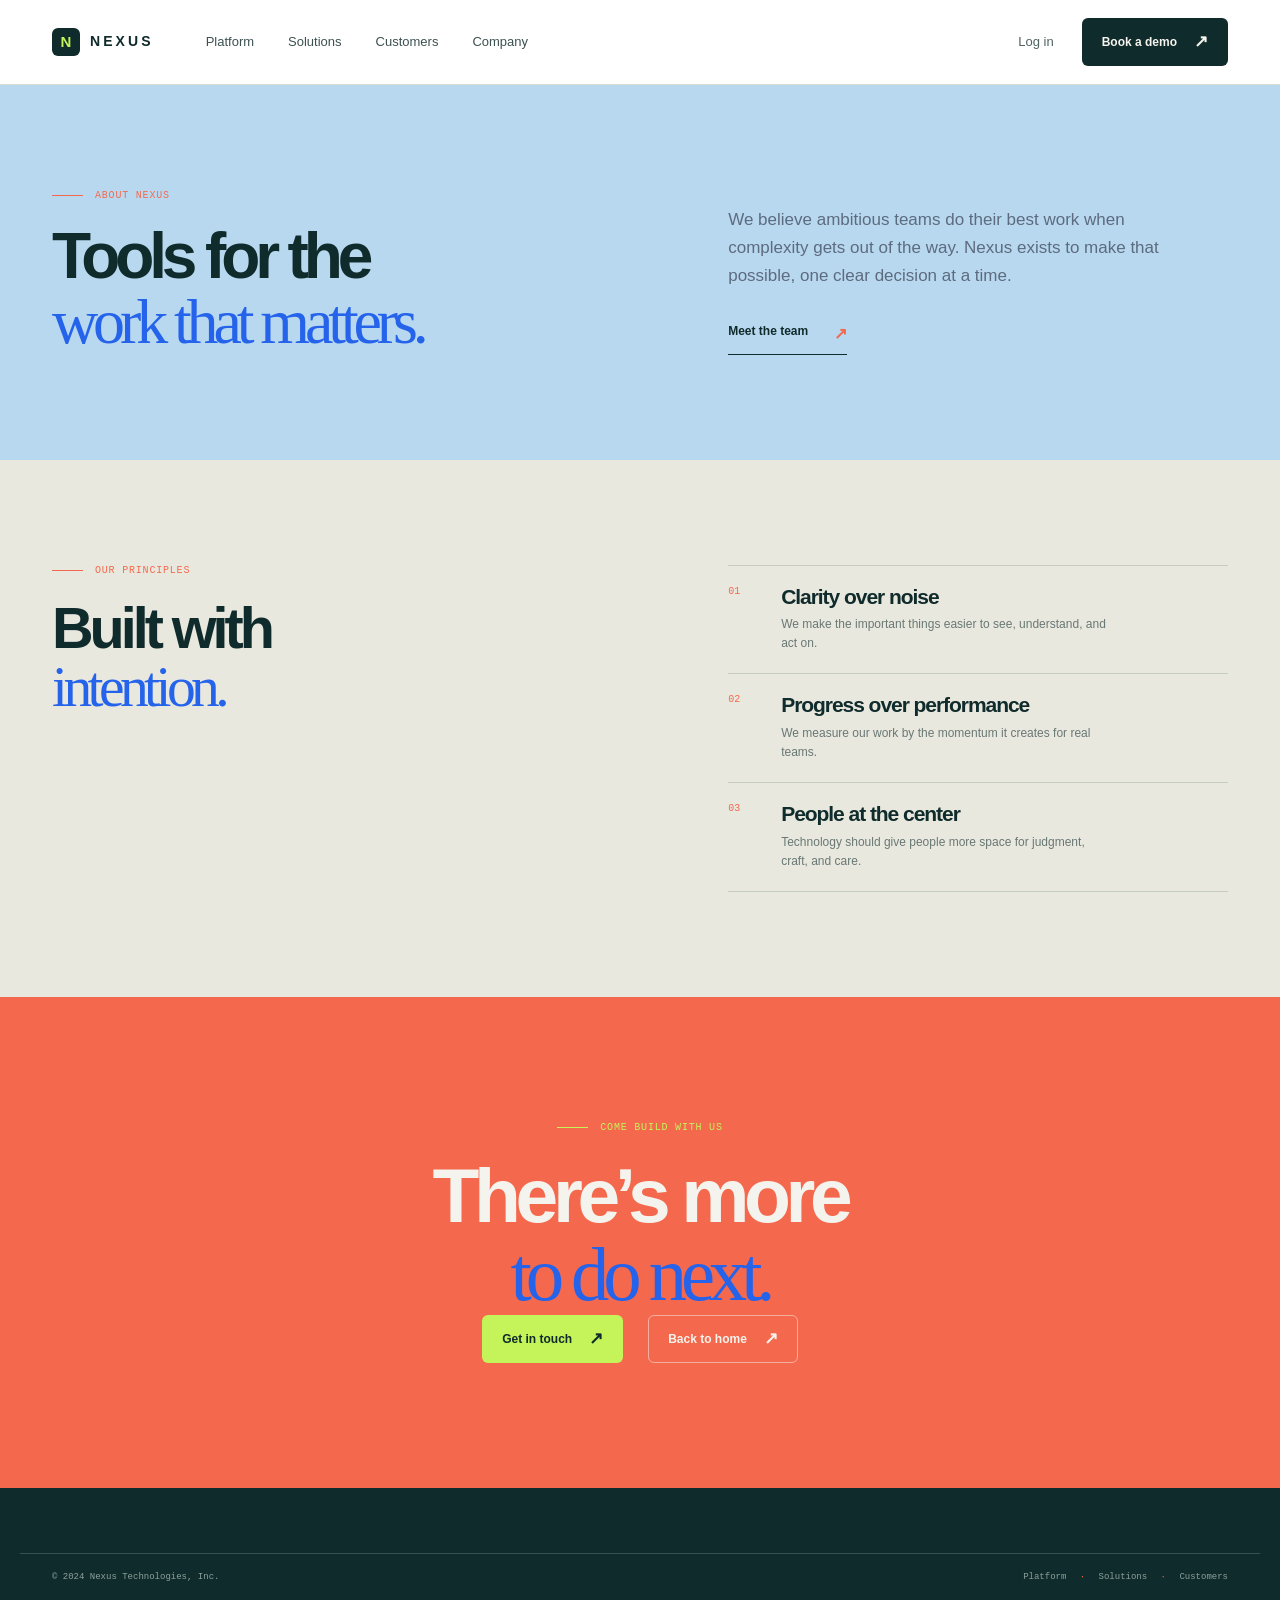
==== company.html @ dba088a3 "uploding files" ====
<!DOCTYPE html><html lang="en"><head><meta charset="UTF-8"><meta name="viewport" content="width=device-width, initial-scale=1.0"><title>Company — Nexus</title><link rel="stylesheet" href="style.css"></head><body><header class="site-header"><nav class="nav container" aria-label="Main navigation"><a class="brand" href="index.html"><span class="brand-mark">N</span><span>NEXUS</span></a><div class="nav-links"><a href="platform.html">Platform</a><a href="solutions.html">Solutions</a><a href="customers.html">Customers</a><a href="company.html">Company</a></div><div class="nav-actions"><a class="login" href="login.html">Log in</a><a class="button button-dark" href="index.html#contact">Book a demo <span>↗</span></a></div></nav></header><main><section class="intro section"><div class="container intro-grid"><div><p class="eyebrow"><span class="eyebrow-line"></span> About Nexus</p><h1 class="platform-title">Tools for the<br><em>work that matters.</em></h1></div><div><p class="section-lead">We believe ambitious teams do their best work when complexity gets out of the way. Nexus exists to make that possible, one clear decision at a time.</p><a class="arrow-link" href="mailto:hello@nexus.work">Meet the team <span>↗</span></a></div></div></section><section class="platform-detail section"><div class="container detail-grid"><div><p class="eyebrow"><span class="eyebrow-line"></span> Our principles</p><h2>Built with<br><em>intention.</em></h2></div><div class="detail-list"><div><b>01</b><div><h3>Clarity over noise</h3><p>We make the important things easier to see, understand, and act on.</p></div></div><div><b>02</b><div><h3>Progress over performance</h3><p>We measure our work by the momentum it creates for real teams.</p></div></div><div><b>03</b><div><h3>People at the center</h3><p>Technology should give people more space for judgment, craft, and care.</p></div></div></div></div></section><section class="cta section"><div class="container cta-inner"><p class="eyebrow light"><span class="eyebrow-line"></span> Come build with us</p><h2>There’s more<br><em>to do next.</em></h2><div class="hero-actions"><a class="button button-acid" href="mailto:hello@nexus.work">Get in touch <span>↗</span></a><a class="button button-outline" href="index.html">Back to home <span>↗</span></a></div></div></section></main><footer class="footer"><div class="container footer-bottom"><span>© 2024 Nexus Technologies, Inc.</span><span><a href="platform.html">Platform</a> <i>·</i> <a href="solutions.html">Solutions</a> <i>·</i> <a href="customers.html">Customers</a></span></div></footer></body></html>
---- style.css ----
/* Standard site theme */
:root { --ink: #172b4d; --cream: #f7f9fc; --acid: #e8f1ff; --coral: #2563eb; --blue: #eaf2ff; --line: #dce3ed; --muted: #5d6b7e; }
body { background: #fff; color: var(--ink); }
.container { max-width: 1160px; }
.announcement { background: #eff6ff; color: #294a78; border-bottom: 1px solid #dbeafe; padding: 9px 20px; }
.announcement a { color: #1d4ed8; }
.site-header { background: #fff; border-bottom-color: var(--line); position: relative; z-index: 10; }
.nav { height: 72px; gap: 44px; }
.brand { letter-spacing: .12em; }
.brand-mark { background: #2563eb; color: #fff; border-radius: 6px; }
.nav-links { gap: 28px; color: #3b4350; }
.nav-links a:hover, .footer a:hover { color: #2563eb; }
.nav-actions { gap: 22px; }
.button { border-radius: 6px; padding: 12px 17px; transition: background .2s, transform .2s, box-shadow .2s; }
.button:hover { box-shadow: 0 5px 14px rgba(37,99,235,.18); }
.button-dark, .button-acid { background: #2563eb; color: #fff; }
.hero { min-height: 650px; grid-template-columns: .9fr 1.1fr; gap: 70px; padding-top: 70px; padding-bottom: 70px; }
.eyebrow { color: #2563eb; letter-spacing: .1em; }
.hero h1, h2, h3 { letter-spacing: -.045em; }
.hero h1 { font-size: clamp(46px, 5vw, 70px); }
.hero h1 em, h2 em, h3 em, .platform-title em { color: #2563eb; font-family: 'Manrope', sans-serif; font-style: normal; font-weight: 700; letter-spacing: -.045em; }
.hero-text, .section-lead { color: #5d6b7e; }
.hero-note { margin-top: 38px; }
.visual-glow { background: #dbeafe; border-radius: 12px; transform: rotate(-2deg); }
.dashboard { border-radius: 10px; transform: rotate(0); box-shadow: 0 20px 45px rgba(23,43,77,.13); }
.dash-top { border-radius: 10px 10px 0 0; }
.dash-sidebar { background: #f5f8fc; }
.dash-sidebar .side-active { background: #dbeafe; color: #1d4ed8; }
.dash-add { background: #2563eb; border-radius: 5px; }
.float-card { border-radius: 8px; box-shadow: 0 10px 24px rgba(23,43,77,.12); }
.logos { color: #8291a6; }
.section { padding: 88px 0; }
.intro { background: #f1f6fc; }
.arrow-link { border-bottom-color: #9db1ca; }
.arrow-link span, .feature-link span { color: #2563eb; }
.features { background: #f7f9fc; padding-top: 0; padding-bottom: 0; }
.feature-grid { gap: 18px; }
.feature { min-height: 390px; border: 1px solid var(--line); border-radius: 8px; padding: 25px; }
.feature-dark { background: #172b4d; color: #fff; }
.feature-yellow { background: #eff6ff; }
.feature-coral { background: #2563eb; color: #fff; }
.feature-white { background: #fff; }
.feature-symbol { margin: 48px 0 25px; }
.mini-bars i { background: #60a5fa; }
.orbit span { background: #2563eb; }
.stats { background: #fff; }
.stat-list strong span { color: #2563eb; }
.case-study, .platform-detail { background: #f1f6fc; }
.case-image { border-radius: 8px; }
.image-tag { background: #fff; color: #2563eb; border-radius: 4px; }
.person-avatar { background: #2563eb; border-radius: 50%; }
.cta { background: #2563eb; padding: 100px 0; }
.light { color: #bfdbfe; }
.cta > .container > p:not(.eyebrow) { color: #dbeafe; }
.footer { background: #172b4d; }
.footer-links b, .footer-bottom b { color: #93c5fd; }

@media (max-width: 650px) {
	.nav { height: 68px; }
	.site-header:has(.nav-links.open) { height: 203px; }
	.nav-links { background: #fff; }
	.hero { padding-top: 58px; padding-bottom: 62px; gap: 34px; }
	.hero h1 { font-size: 48px; }
	.hero-visual { transform: scale(.94); }
	.intro h2, .stats h2, .case-copy h2, .detail-grid h2 { font-size: 42px; }
	.feature { min-height: 350px; }
	.cta { padding: 78px 0; }
}
@import url('https://fonts.googleapis.com/css2?family=DM+Mono:wght@400;500&family=Manrope:wght@400;500;600;700;800&display=swap');

:root { --ink: #102b2b; --cream: #f5f3ed; --acid: #c5f45a; --coral: #f4694d; --blue: #b8d8f0; --line: #d9dbd3; --muted: #657373; --mono: 'DM Mono', monospace; }
* { box-sizing: border-box; }
html { scroll-behavior: smooth; }
body { margin: 0; background: var(--cream); color: var(--ink); font-family: 'Manrope', sans-serif; font-size: 15px; line-height: 1.55; overflow-x: hidden; }
a { color: inherit; text-decoration: none; }
.container { max-width: 1240px; margin: 0 auto; padding-left: 32px; padding-right: 32px; }
.announcement { background: var(--acid); color: var(--ink); text-align: center; font: 500 11px var(--mono); letter-spacing: .03em; padding: 11px 20px; }
.announcement a { margin-left: 18px; text-decoration: underline; text-underline-offset: 3px; }.announcement a span { text-decoration: none; display: inline-block; margin-left: 5px; }.pulse { width: 6px; height: 6px; background: var(--coral); display: inline-block; border-radius: 50%; vertical-align: 1px; margin-right: 8px; }
.site-header { border-bottom: 1px solid var(--line); }.nav { height: 84px; display: flex; align-items: center; gap: 52px; }.brand { display: flex; align-items: center; gap: 10px; font-size: 14px; font-weight: 800; letter-spacing: .22em; }.brand-mark { display: grid; place-items: center; background: var(--ink); color: var(--acid); width: 28px; height: 28px; font-size: 15px; letter-spacing: 0; }.nav-links { display: flex; gap: 34px; font-size: 13px; color: #3c5150; }.nav-links a:hover, .footer a:hover { color: var(--coral); }.nav-actions { margin-left: auto; display: flex; align-items: center; gap: 28px; font-size: 13px; }.login { color: #516261; }.button { display: inline-flex; align-items: center; justify-content: center; gap: 17px; padding: 14px 19px; font-weight: 700; font-size: 12px; border: 1px solid transparent; transition: transform .2s, background .2s; }.button:hover { transform: translateY(-2px); }.button span { font-size: 17px; line-height: 0; }.button-dark { background: var(--ink); color: var(--cream); }.button-acid { background: var(--acid); color: var(--ink); }.button-outline { border-color: rgba(245,243,237,.5); color: var(--cream); }
.menu-toggle { display: none; background: none; border: 0; }
.hero { min-height: 690px; display: grid; grid-template-columns: .83fr 1.17fr; align-items: center; gap: 45px; padding-top: 65px; padding-bottom: 62px; }.eyebrow { color: var(--coral); font: 500 10px var(--mono); letter-spacing: .08em; text-transform: uppercase; display: flex; align-items: center; gap: 12px; margin: 0 0 23px; }.eyebrow-line { height: 1px; width: 31px; background: currentColor; display: inline-block; }.hero h1, h2, h3 { letter-spacing: -.07em; line-height: 1.02; margin: 0; font-weight: 700; }.hero h1 { font-size: clamp(48px, 5.3vw, 78px); }.hero h1 em, h2 em, h3 em { font-family: Georgia, serif; font-weight: 400; letter-spacing: -.08em; }.hero-text { max-width: 440px; color: var(--muted); font-size: 16px; line-height: 1.7; margin: 30px 0; }.hero-actions { display: flex; align-items: center; gap: 25px; }.text-link, .arrow-link { font-size: 12px; font-weight: 700; }.play { display: inline-grid; place-items: center; width: 27px; height: 27px; border: 1px solid var(--ink); border-radius: 50%; font-size: 8px; margin-right: 7px; }.hero-note { display: flex; gap: 14px; align-items: center; margin-top: 54px; }.avatars { display: flex; }.avatars span { display: grid; place-items: center; width: 28px; height: 28px; border: 2px solid var(--cream); background: var(--coral); border-radius: 50%; color: white; font: 8px var(--mono); margin-left: -6px; }.avatars span:first-child { margin-left: 0; background: #2d8881; }.avatars span:nth-child(2) { background: #ddad69; }.avatars span:nth-child(3) { background: #7782a9; }.avatars .avatar-more { background: var(--ink); }.hero-note p { font-size: 10px; line-height: 1.5; color: var(--muted); margin: 0; }.hero-note strong { color: var(--ink); font-weight: 700; }
.hero-visual { position: relative; }.visual-glow { position: absolute; width: 90%; height: 75%; top: 9%; right: 1%; background: var(--blue); filter: blur(1px); transform: rotate(-4deg); }.dashboard { position: relative; background: #fff; box-shadow: 16px 22px 50px rgba(16,43,43,.15); border: 1px solid #dfe4df; transform: rotate(2deg); }.dash-top { height: 52px; border-bottom: 1px solid #e9ece7; display: flex; align-items: center; justify-content: space-between; padding: 0 22px; font-size: 10px; }.dash-logo { font-weight: 800; letter-spacing: .05em; }.mini-mark { display: inline-grid; place-items: center; width: 19px; height: 19px; background: var(--ink); color: var(--acid); margin-right: 6px; font-size: 10px; }.dash-user { color: #7c8988; }.online { display: inline-block; width: 6px; height: 6px; background: #73c28e; border-radius: 50%; margin-right: 6px; }.chevron { color: #9ba4a0; margin-left: 9px; }.dash-body { display: flex; min-height: 445px; }.dash-sidebar { width: 120px; flex: 0 0 120px; background: #f8f9f5; padding: 27px 12px; color: #83918e; font-size: 9px; display: flex; flex-direction: column; gap: 22px; }.dash-sidebar div { display: flex; gap: 10px; align-items: center; }.dash-sidebar .side-active { color: var(--ink); font-weight: 700; background: var(--acid); padding: 8px; margin: -8px; }.side-bottom { margin-top: auto; width: 18px; height: 18px; border: 1px solid #c9d0c9; justify-content: center; border-radius: 50%; }.dash-main { padding: 30px 28px; width: 100%; }.dash-heading { display: flex; justify-content: space-between; align-items: start; }.dash-kicker, .card-label, .dash-stats span { color: #9aa5a0; font: 8px var(--mono); letter-spacing: .05em; }.dash-heading h2 { font: 700 19px 'Manrope', sans-serif; letter-spacing: -.05em; margin-top: 5px; }.dash-heading h2 span { color: var(--coral); font-size: 15px; }.dash-add { background: var(--ink); border: 0; color: white; padding: 9px 11px; font: 9px var(--mono); }.dash-stats { display: grid; grid-template-columns: repeat(3,1fr); border-top: 1px solid #e8ece8; border-bottom: 1px solid #e8ece8; padding: 17px 0; margin: 25px 0 20px; gap: 10px; }.dash-stats div { border-right: 1px solid #e8ece8; }.dash-stats div:last-child { border: 0; }.dash-stats strong { display: block; font-size: 22px; margin: 5px 0 1px; letter-spacing: -.06em; }.dash-stats small { font-size: 8px; }.up { color: #48a37b; }.chart-row { display: grid; grid-template-columns: 1.7fr 1fr; gap: 14px; }.chart-card, .progress-card, .activity { border: 1px solid #e9ece8; padding: 16px; }.card-label { display: flex; justify-content: space-between; }.period, .dots { color: #87938f; font: 8px 'Manrope', sans-serif; }.chart { position: relative; height: 115px; margin-top: 12px; }.chart-lines { position: absolute; inset: 0; display: flex; flex-direction: column; justify-content: space-between; }.chart-lines i { height: 1px; background: #edf0eb; display: block; }.chart svg { position: absolute; inset: 0; width: 100%; height: 100%; }.chart-days { display: flex; justify-content: space-between; color: #afb6b1; font: 7px var(--mono); }.donut-wrap { display: flex; align-items: center; gap: 10px; margin: 20px 0; }.donut { width: 70px; height: 70px; border-radius: 50%; background: conic-gradient(var(--acid) 0 86%, #e8eee5 86% 100%); display: grid; place-items: center; }.donut:after { content: ''; position: absolute; width: 53px; height: 53px; background: white; border-radius: 50%; }.donut b { z-index: 1; font-size: 16px; }.donut small { font-size: 9px; }.donut-wrap div:last-child { display: flex; flex-direction: column; font-size: 10px; }.donut-wrap span { color: #9ca7a2; font-size: 8px; margin-top: 3px; }.sentiment { display: grid; grid-template-columns: 47px 1fr 31px; gap: 5px; align-items: center; font-size: 8px; color: #8a9691; margin-top: 9px; }.sentiment i { height: 4px; background: #e8ede8; }.sentiment i b { display: block; height: 100%; background: var(--coral); width: 80%; }.sentiment em { font-style: normal; color: #53615f; font-size: 7px; }.activity { margin-top: 14px; }.activity .card-label a { color: #53615f; font: 8px 'Manrope', sans-serif; }.activity-item { display: flex; align-items: center; gap: 9px; border-top: 1px solid #eef0ed; margin-top: 12px; padding-top: 11px; font-size: 9px; }.activity-icon { width: 23px; height: 23px; display: grid; place-items: center; background: #fff0ea; color: var(--coral); }.activity-icon.blue { background: #ebf3fa; color: #5291ba; }.activity-item p { margin: 0; flex: 1; }.activity-item strong { font-weight: 700; }.activity-item small { display: block; color: #a2aaa7; margin-top: 3px; }.activity-people { background: #e9f1d3; color: #70921b; display: grid; place-items: center; border-radius: 50%; width: 22px; height: 22px; font: 7px var(--mono); }.activity-people.purple { color: #6670a2; background: #edeafa; }.float-card { position: absolute; z-index: 2; bottom: -24px; left: -28px; padding: 15px 18px; background: var(--ink); color: white; display: flex; align-items: center; gap: 10px; box-shadow: 7px 10px 20px rgba(16,43,43,.16); }.float-icon { background: var(--acid); color: var(--ink); display: grid; place-items: center; width: 27px; height: 27px; }.float-card div { display: flex; flex-direction: column; }.float-card strong { font-size: 10px; }.float-card small { color: #a6b4ae; font-size: 8px; margin-top: 3px; }.float-arrow { margin-left: 12px; color: var(--acid); }
.logo-strip { border-top: 1px solid var(--line); padding-top: 23px; padding-bottom: 45px; }.logo-strip p { color: #98a09b; font: 9px var(--mono); margin: 0 0 19px; text-align: center; }.logos { display: flex; justify-content: space-around; color: #82908b; font-size: 17px; font-weight: 700; }.logos span:nth-child(2) { font-family: Georgia, serif; font-style: italic; }.logos span:nth-child(3) { letter-spacing: .12em; }.logos span:nth-child(4) { font-weight: 500; }.logos span:nth-child(5) { font-weight: 600; }
.section { padding: 105px 0; }.intro { background: var(--blue); }.intro-grid { display: grid; grid-template-columns: 1fr 1fr; gap: 15%; align-items: end; }.intro h2, .stats h2, .case-copy h2 { font-size: clamp(40px, 4.5vw, 64px); }.section-lead { max-width: 440px; font-size: 17px; line-height: 1.65; margin: 0 0 28px; }.arrow-link { border-bottom: 1px solid var(--ink); padding-bottom: 7px; display: inline-flex; gap: 26px; }.arrow-link span, .feature-link span { color: var(--coral); font-size: 16px; }
.platform-title { font-size: clamp(46px, 5vw, 72px); letter-spacing: -.08em; line-height: 1.02; margin: 0; }.platform-title em { font-family: Georgia, serif; font-weight: 400; letter-spacing: -.08em; }
.features { background: var(--ink); padding-top: 32px; padding-bottom: 32px; }.feature-grid { display: grid; grid-template-columns: repeat(4,1fr); gap: 10px; }.feature { min-height: 475px; padding: 27px 25px; position: relative; overflow: hidden; display: flex; flex-direction: column; }.feature-dark { background: #193c3b; color: white; }.feature-yellow { background: var(--acid); }.feature-coral { background: var(--coral); }.feature-white { background: var(--cream); }.feature-number { font: 9px var(--mono); opacity: .6; }.feature-symbol { font-size: 31px; margin: 65px 0 25px; }.feature h2, .feature h3 { font-size: 32px; }.feature p { color: inherit; opacity: .7; font-size: 12px; line-height: 1.65; margin: 23px 0; max-width: 230px; }.feature-link { margin-top: auto; font-size: 10px; font-weight: 700; display: flex; justify-content: space-between; border-top: 1px solid currentColor; padding-top: 13px; }.mini-bars { display: flex; align-items: end; gap: 6px; position: absolute; right: 22px; top: 147px; transform: rotate(-14deg); }.mini-bars i { display: block; width: 10px; height: 50px; background: var(--acid); }.mini-bars i:nth-child(2) { height: 70px; }.mini-bars i:nth-child(3) { height: 42px; }.mini-bars i:nth-child(4) { height: 90px; }.mini-bars i:nth-child(5) { height: 58px; }.mini-bars i:nth-child(6) { height: 103px; }.mini-bars i:nth-child(7) { height: 77px; }.orbit { position: absolute; width: 145px; height: 145px; border: 1px solid var(--ink); border-radius: 50%; right: -23px; bottom: 67px; }.orbit:before { content: ''; position: absolute; inset: 17px; border: 1px solid var(--ink); border-radius: 50%; }.orbit span { position: absolute; width: 12px; height: 12px; background: var(--coral); border-radius: 50%; top: 5px; left: 65px; }.orbit b { position: absolute; left: 55px; top: 51px; font-size: 33px; }.sparkle { position: absolute; right: 23px; top: 148px; font-size: 90px; opacity: .22; }.line-art { position: absolute; right: -20px; top: 152px; width: 170px; height: 130px; border-top: 1px solid var(--coral); transform: rotate(-28deg); }.line-art span { display: block; height: 1px; background: var(--coral); margin-top: 29px; width: 150px; }.line-art span:nth-child(2) { width: 110px; margin-left: 35px; }.line-art span:nth-child(3) { width: 80px; margin-left: 64px; }
.stats { background: var(--cream); }.stats-heading { text-align: center; }.stats-heading .eyebrow { justify-content: center; }.stat-list { margin-top: 65px; display: grid; grid-template-columns: repeat(3,1fr); border-top: 1px solid var(--line); }.stat-list div { padding: 32px 25px; border-right: 1px solid var(--line); display: flex; align-items: baseline; gap: 20px; justify-content: center; }.stat-list div:last-child { border: 0; }.stat-list strong { font-size: clamp(38px, 5vw, 68px); letter-spacing: -.09em; }.stat-list strong span { color: var(--coral); font: 400 .55em Georgia, serif; }.stat-list div > span { color: #697874; font-size: 11px; line-height: 1.4; }
.case-study { background: #e9e8df; }.case-grid { display: grid; grid-template-columns: 1.08fr .92fr; align-items: center; gap: 9%; }.case-image { position: relative; height: 470px; overflow: hidden; }.case-image img { width: 100%; height: 100%; object-fit: cover; filter: saturate(.75); }.image-tag { position: absolute; top: 17px; left: 17px; background: var(--acid); padding: 8px 10px; font: 9px var(--mono); }.case-copy > p:not(.eyebrow) { color: #61706d; line-height: 1.7; max-width: 410px; margin: 28px 0; }.person { display: flex; gap: 12px; align-items: center; margin-bottom: 34px; }.person-avatar { display: grid; place-items: center; width: 35px; height: 35px; background: var(--coral); color: white; font: 9px var(--mono); }.person div { display: flex; flex-direction: column; font-size: 11px; }.person span { color: #75817d; font-size: 9px; }.case-copy .arrow-link { font-size: 11px; }
.platform-detail { background: #e9e8df; }.detail-grid { display: grid; grid-template-columns: 1fr 1fr; gap: 15%; align-items: start; }.detail-grid h2 { font-size: clamp(40px, 4.5vw, 64px); }.detail-list { border-top: 1px solid #c6cbc3; }.detail-list > div { display: grid; grid-template-columns: 38px 1fr; gap: 15px; padding: 20px 0; border-bottom: 1px solid #c6cbc3; }.detail-list b { color: var(--coral); font: 10px var(--mono); }.detail-list h3 { font-size: 21px; letter-spacing: -.05em; }.detail-list p { color: #697874; font-size: 12px; line-height: 1.6; max-width: 330px; margin: 8px 0 0; }
.cta { position: relative; overflow: hidden; background: var(--coral); text-align: center; color: var(--cream); padding: 125px 0; }.cta-inner { position: relative; z-index: 1; }.light { color: var(--acid); justify-content: center; }.cta h2 { font-size: clamp(48px, 6vw, 82px); }.cta > .container > p:not(.eyebrow) { color: #ffe4db; margin: 25px 0 30px; }.cta .hero-actions { justify-content: center; }.orbit-one, .orbit-two { position: absolute; border: 1px solid rgba(245,243,237,.35); border-radius: 50%; }.orbit-one { width: 500px; height: 500px; top: -130px; left: -170px; }.orbit-two { width: 350px; height: 350px; bottom: -190px; right: -70px; }.footer { background: var(--ink); color: var(--cream); padding: 65px 0 20px; }.footer-top { display: grid; grid-template-columns: 1fr 1fr 1.6fr; gap: 30px; min-height: 205px; }.brand-footer { align-self: start; }.footer-top > p { color: #a4b3ae; font: 16px Georgia, serif; line-height: 1.35; margin: 0; }.footer-links { display: grid; grid-template-columns: repeat(3,1fr); gap: 25px; }.footer-links div { display: flex; flex-direction: column; gap: 10px; }.footer-links b { color: var(--acid); font: 9px var(--mono); letter-spacing: .1em; text-transform: uppercase; margin-bottom: 7px; }.footer-links a { color: #aab9b2; font-size: 11px; }.footer-links small { color: var(--coral); font: 8px var(--mono); display: block; margin-top: 3px; }.footer-bottom { border-top: 1px solid #365250; padding-top: 18px; color: #8da19a; display: flex; justify-content: space-between; font: 9px var(--mono); }.footer-bottom i { color: var(--coral); font-style: normal; padding: 0 8px; }.footer-bottom b { color: var(--acid); font-size: 15px; }
@media (max-width: 900px) { .nav { gap: 25px; }.nav-links { gap: 18px; }.hero { grid-template-columns: 1fr; padding-top: 80px; }.hero-copy { max-width: 600px; }.hero-visual { margin: 25px 15px 0; }.feature-grid { grid-template-columns: repeat(2,1fr); }.feature { min-height: 410px; }.case-grid { gap: 5%; }.case-image { height: 400px; }.detail-grid { gap: 7%; }.footer-top { grid-template-columns: 1fr 1.6fr; }.footer-top > p { display: none; } }
@media (max-width: 650px) { .container { padding-left: 20px; padding-right: 20px; }.announcement { font-size: 9px; }.announcement a { margin-left: 8px; }.nav { height: 70px; flex-wrap: wrap; }.site-header:has(.nav-links.open) { height: 205px; }.menu-toggle { display: flex; flex-direction: column; gap: 5px; margin-left: auto; padding: 5px; }.menu-toggle span { width: 21px; height: 1px; background: var(--ink); }.nav-links { position: static; z-index: 5; order: 4; flex-basis: 100%; background: var(--cream); border-bottom: 1px solid var(--line); display: none; padding: 22px 0; flex-direction: column; gap: 20px; }.nav-links.open { display: flex; height: auto; }.nav-actions { display: none; }.hero { min-height: 0; padding-top: 68px; padding-bottom: 75px; }.hero h1 { font-size: 51px; }.hero-text { font-size: 14px; }.hero-actions { align-items: flex-start; flex-direction: column; gap: 20px; }.hero-visual { margin: 25px -9px 0; transform: scale(.91); transform-origin: top center; margin-bottom: -25px; }.dashboard { transform: rotate(1deg); }.dash-sidebar { width: 72px; flex-basis: 72px; padding-left: 10px; }.dash-sidebar span { display: none; }.dash-main { padding: 20px 14px; }.dash-user { font-size: 8px; }.dash-stats strong { font-size: 17px; }.dash-stats span { font-size: 6px; }.chart-row { grid-template-columns: 1fr; }.progress-card { display: none; }.float-card { left: 4px; bottom: -18px; transform: scale(.85); transform-origin: left bottom; }.logos { flex-wrap: wrap; gap: 18px; font-size: 14px; }.logo-strip { padding-bottom: 35px; }.section { padding: 75px 0; }.intro-grid, .case-grid, .detail-grid { grid-template-columns: 1fr; gap: 34px; }.intro h2, .stats h2, .case-copy h2, .detail-grid h2 { font-size: 45px; }.section-lead { font-size: 15px; }.feature-grid { grid-template-columns: 1fr; }.feature { min-height: 390px; }.feature-symbol { margin-top: 35px; }.stat-list { grid-template-columns: 1fr; margin-top: 40px; }.stat-list div { justify-content: flex-start; border-right: 0; border-bottom: 1px solid var(--line); padding: 23px 0; }.stat-list strong { font-size: 54px; width: 120px; }.case-image { height: 290px; order: 2; }.case-copy { order: 1; }.cta { padding: 90px 0; }.cta h2 { font-size: 51px; }.cta .hero-actions { align-items: center; }.footer { padding-top: 48px; }.footer-top { grid-template-columns: 1fr; }.footer-links { margin-top: 30px; grid-template-columns: repeat(3,1fr); gap: 10px; }.footer-bottom { flex-direction: column; gap: 12px; line-height: 1.5; } }
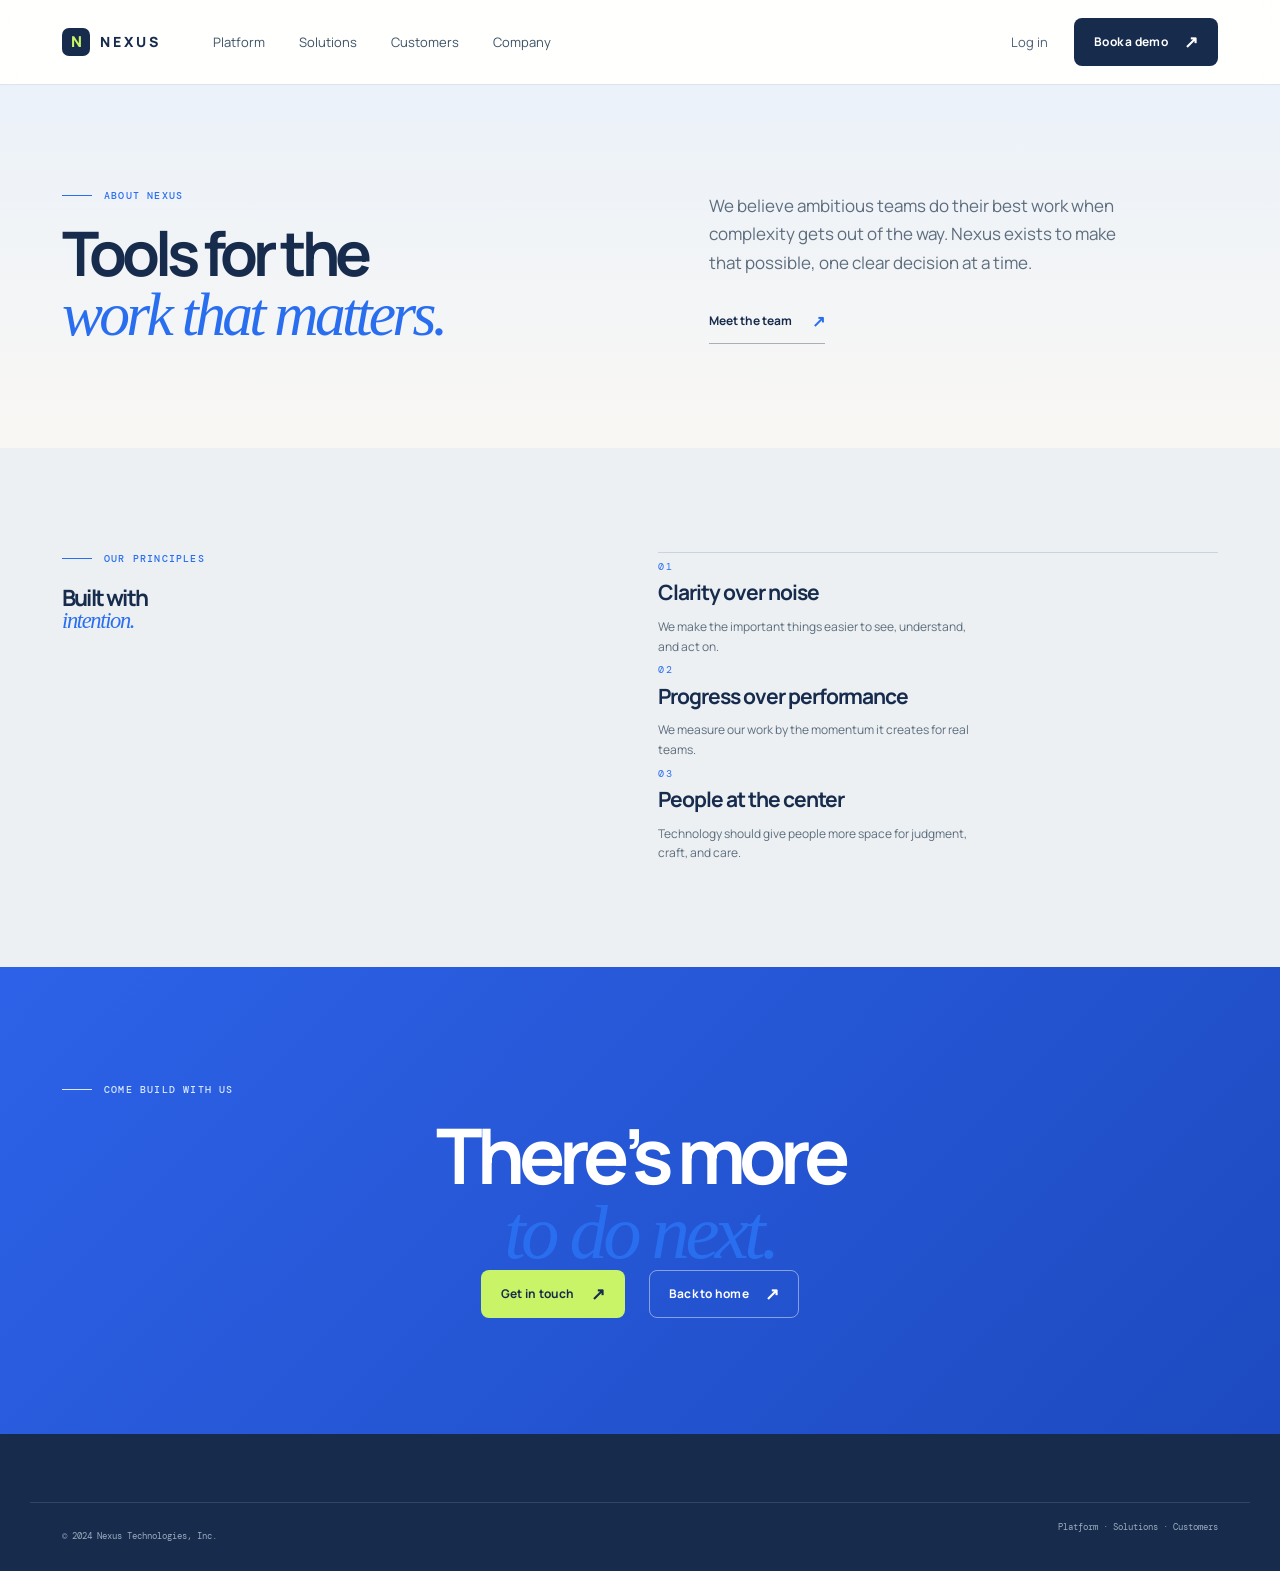
==== commit 9c965df5: "uploading files" ====
--- a/company.html
+++ b/company.html
@@ -1 +1,251 @@
-<!DOCTYPE html><html lang="en"><head><meta charset="UTF-8"><meta name="viewport" content="width=device-width, initial-scale=1.0"><title>Company — Nexus</title><link rel="stylesheet" href="style.css"></head><body><header class="site-header"><nav class="nav container" aria-label="Main navigation"><a class="brand" href="index.html"><span class="brand-mark">N</span><span>NEXUS</span></a><div class="nav-links"><a href="platform.html">Platform</a><a href="solutions.html">Solutions</a><a href="customers.html">Customers</a><a href="company.html">Company</a></div><div class="nav-actions"><a class="login" href="login.html">Log in</a><a class="button button-dark" href="index.html#contact">Book a demo <span>↗</span></a></div></nav></header><main><section class="intro section"><div class="container intro-grid"><div><p class="eyebrow"><span class="eyebrow-line"></span> About Nexus</p><h1 class="platform-title">Tools for the<br><em>work that matters.</em></h1></div><div><p class="section-lead">We believe ambitious teams do their best work when complexity gets out of the way. Nexus exists to make that possible, one clear decision at a time.</p><a class="arrow-link" href="mailto:hello@nexus.work">Meet the team <span>↗</span></a></div></div></section><section class="platform-detail section"><div class="container detail-grid"><div><p class="eyebrow"><span class="eyebrow-line"></span> Our principles</p><h2>Built with<br><em>intention.</em></h2></div><div class="detail-list"><div><b>01</b><div><h3>Clarity over noise</h3><p>We make the important things easier to see, understand, and act on.</p></div></div><div><b>02</b><div><h3>Progress over performance</h3><p>We measure our work by the momentum it creates for real teams.</p></div></div><div><b>03</b><div><h3>People at the center</h3><p>Technology should give people more space for judgment, craft, and care.</p></div></div></div></div></section><section class="cta section"><div class="container cta-inner"><p class="eyebrow light"><span class="eyebrow-line"></span> Come build with us</p><h2>There’s more<br><em>to do next.</em></h2><div class="hero-actions"><a class="button button-acid" href="mailto:hello@nexus.work">Get in touch <span>↗</span></a><a class="button button-outline" href="index.html">Back to home <span>↗</span></a></div></div></section></main><footer class="footer"><div class="container footer-bottom"><span>© 2024 Nexus Technologies, Inc.</span><span><a href="platform.html">Platform</a> <i>·</i> <a href="solutions.html">Solutions</a> <i>·</i> <a href="customers.html">Customers</a></span></div></footer></body></html>
+<!DOCTYPE html>
+<html lang="en">
+<head>
+  <meta charset="UTF-8">
+
+  <meta
+    name="viewport"
+    content="width=device-width, initial-scale=1.0"
+  >
+
+  <meta
+    name="description"
+    content="Learn how Nexus helps ambitious teams build clear, intentional momentum."
+  >
+
+  <meta name="theme-color" content="#111111">
+
+  <title>Company — Nexus</title>
+
+  <!-- Fonts -->
+  <link rel="preconnect" href="https://fonts.googleapis.com">
+  <link rel="preconnect" href="https://fonts.gstatic.com" crossorigin>
+
+  <link
+    href="https://fonts.googleapis.com/css2?family=DM+Mono:wght@400;500&family=Manrope:wght@400;500;600;700;800&display=swap"
+    rel="stylesheet"
+  >
+
+  <!-- Styles -->
+  <link rel="stylesheet" href="style.css">
+  <link rel="stylesheet" href="standard.css">
+</head>
+
+<body>
+
+  <!-- Site Header -->
+  <header class="site-header">
+    <nav
+      class="nav container"
+      aria-label="Main navigation"
+    >
+      <!-- Brand -->
+      <a
+        class="brand"
+        href="index.html"
+        aria-label="Nexus home"
+      >
+        <span class="brand-mark" aria-hidden="true">N</span>
+        <span>NEXUS</span>
+      </a>
+
+      <!-- Primary Navigation -->
+      <div class="nav-links">
+        <a href="platform.html">Platform</a>
+        <a href="solutions.html">Solutions</a>
+        <a href="customers.html">Customers</a>
+        <a href="company.html" aria-current="page">Company</a>
+      </div>
+
+      <!-- Header Actions -->
+      <div class="nav-actions">
+        <a class="login" href="login.html">
+          Log in
+        </a>
+
+        <a
+          class="button button-dark"
+          href="index.html#contact"
+        >
+          Book a demo
+          <span aria-hidden="true">↗</span>
+        </a>
+      </div>
+    </nav>
+  </header>
+
+  <main>
+
+    <!-- Introduction -->
+    <section
+      class="intro section"
+      aria-labelledby="company-heading"
+    >
+      <div class="container intro-grid">
+
+        <div>
+          <p class="eyebrow">
+            <span class="eyebrow-line" aria-hidden="true"></span>
+            About Nexus
+          </p>
+
+          <h1
+            id="company-heading"
+            class="platform-title"
+          >
+            Tools for the
+            <br>
+            <em>work that matters.</em>
+          </h1>
+        </div>
+
+        <div>
+          <p class="section-lead">
+            We believe ambitious teams do their best work when
+            complexity gets out of the way. Nexus exists to make
+            that possible, one clear decision at a time.
+          </p>
+
+          <a
+            class="arrow-link"
+            href="mailto:hello@nexus.work"
+          >
+            Meet the team
+            <span aria-hidden="true">↗</span>
+          </a>
+        </div>
+
+      </div>
+    </section>
+
+    <!-- Principles -->
+    <section
+      class="platform-detail section"
+      aria-labelledby="principles-heading"
+    >
+      <div class="container detail-grid">
+
+        <div>
+          <p class="eyebrow">
+            <span class="eyebrow-line" aria-hidden="true"></span>
+            Our principles
+          </p>
+
+          <h2 id="principles-heading">
+            Built with
+            <br>
+            <em>intention.</em>
+          </h2>
+        </div>
+
+        <div class="detail-list">
+
+          <article>
+            <b aria-hidden="true">01</b>
+
+            <div>
+              <h3>Clarity over noise</h3>
+
+              <p>
+                We make the important things easier to see,
+                understand, and act on.
+              </p>
+            </div>
+          </article>
+
+          <article>
+            <b aria-hidden="true">02</b>
+
+            <div>
+              <h3>Progress over performance</h3>
+
+              <p>
+                We measure our work by the momentum it creates
+                for real teams.
+              </p>
+            </div>
+          </article>
+
+          <article>
+            <b aria-hidden="true">03</b>
+
+            <div>
+              <h3>People at the center</h3>
+
+              <p>
+                Technology should give people more space for
+                judgment, craft, and care.
+              </p>
+            </div>
+          </article>
+
+        </div>
+      </div>
+    </section>
+
+    <!-- Call to Action -->
+    <section
+      class="cta section"
+      aria-labelledby="cta-heading"
+    >
+      <div class="container cta-inner">
+
+        <p class="eyebrow light">
+          <span class="eyebrow-line" aria-hidden="true"></span>
+          Come build with us
+        </p>
+
+        <h2 id="cta-heading">
+          There’s more
+          <br>
+          <em>to do next.</em>
+        </h2>
+
+        <div class="hero-actions">
+
+          <a
+            class="button button-acid"
+            href="mailto:hello@nexus.work"
+          >
+            Get in touch
+            <span aria-hidden="true">↗</span>
+          </a>
+
+          <a
+            class="button button-outline"
+            href="index.html"
+          >
+            Back to home
+            <span aria-hidden="true">↗</span>
+          </a>
+
+        </div>
+
+      </div>
+    </section>
+
+  </main>
+
+  <!-- Footer -->
+  <footer class="footer">
+    <div class="container footer-bottom">
+
+      <p>
+        © 2024 Nexus Technologies, Inc.
+      </p>
+
+      <nav aria-label="Footer navigation">
+        <a href="platform.html">Platform</a>
+        <span aria-hidden="true">·</span>
+
+        <a href="solutions.html">Solutions</a>
+        <span aria-hidden="true">·</span>
+
+        <a href="customers.html">Customers</a>
+      </nav>
+
+    </div>
+  </footer>
+
+</body>
+</html>
--- a/style.css
+++ b/style.css
@@ -1,92 +1,1171 @@
-/* Standard site theme */
-:root { --ink: #172b4d; --cream: #f7f9fc; --acid: #e8f1ff; --coral: #2563eb; --blue: #eaf2ff; --line: #dce3ed; --muted: #5d6b7e; }
-body { background: #fff; color: var(--ink); }
-.container { max-width: 1160px; }
-.announcement { background: #eff6ff; color: #294a78; border-bottom: 1px solid #dbeafe; padding: 9px 20px; }
-.announcement a { color: #1d4ed8; }
-.site-header { background: #fff; border-bottom-color: var(--line); position: relative; z-index: 10; }
-.nav { height: 72px; gap: 44px; }
-.brand { letter-spacing: .12em; }
-.brand-mark { background: #2563eb; color: #fff; border-radius: 6px; }
-.nav-links { gap: 28px; color: #3b4350; }
-.nav-links a:hover, .footer a:hover { color: #2563eb; }
-.nav-actions { gap: 22px; }
-.button { border-radius: 6px; padding: 12px 17px; transition: background .2s, transform .2s, box-shadow .2s; }
-.button:hover { box-shadow: 0 5px 14px rgba(37,99,235,.18); }
-.button-dark, .button-acid { background: #2563eb; color: #fff; }
-.hero { min-height: 650px; grid-template-columns: .9fr 1.1fr; gap: 70px; padding-top: 70px; padding-bottom: 70px; }
-.eyebrow { color: #2563eb; letter-spacing: .1em; }
-.hero h1, h2, h3 { letter-spacing: -.045em; }
-.hero h1 { font-size: clamp(46px, 5vw, 70px); }
-.hero h1 em, h2 em, h3 em, .platform-title em { color: #2563eb; font-family: 'Manrope', sans-serif; font-style: normal; font-weight: 700; letter-spacing: -.045em; }
-.hero-text, .section-lead { color: #5d6b7e; }
-.hero-note { margin-top: 38px; }
-.visual-glow { background: #dbeafe; border-radius: 12px; transform: rotate(-2deg); }
-.dashboard { border-radius: 10px; transform: rotate(0); box-shadow: 0 20px 45px rgba(23,43,77,.13); }
-.dash-top { border-radius: 10px 10px 0 0; }
-.dash-sidebar { background: #f5f8fc; }
-.dash-sidebar .side-active { background: #dbeafe; color: #1d4ed8; }
-.dash-add { background: #2563eb; border-radius: 5px; }
-.float-card { border-radius: 8px; box-shadow: 0 10px 24px rgba(23,43,77,.12); }
-.logos { color: #8291a6; }
-.section { padding: 88px 0; }
-.intro { background: #f1f6fc; }
-.arrow-link { border-bottom-color: #9db1ca; }
-.arrow-link span, .feature-link span { color: #2563eb; }
-.features { background: #f7f9fc; padding-top: 0; padding-bottom: 0; }
-.feature-grid { gap: 18px; }
-.feature { min-height: 390px; border: 1px solid var(--line); border-radius: 8px; padding: 25px; }
-.feature-dark { background: #172b4d; color: #fff; }
-.feature-yellow { background: #eff6ff; }
-.feature-coral { background: #2563eb; color: #fff; }
-.feature-white { background: #fff; }
-.feature-symbol { margin: 48px 0 25px; }
-.mini-bars i { background: #60a5fa; }
-.orbit span { background: #2563eb; }
-.stats { background: #fff; }
-.stat-list strong span { color: #2563eb; }
-.case-study, .platform-detail { background: #f1f6fc; }
-.case-image { border-radius: 8px; }
-.image-tag { background: #fff; color: #2563eb; border-radius: 4px; }
-.person-avatar { background: #2563eb; border-radius: 50%; }
-.cta { background: #2563eb; padding: 100px 0; }
-.light { color: #bfdbfe; }
-.cta > .container > p:not(.eyebrow) { color: #dbeafe; }
-.footer { background: #172b4d; }
-.footer-links b, .footer-bottom b { color: #93c5fd; }
-
-@media (max-width: 650px) {
-	.nav { height: 68px; }
-	.site-header:has(.nav-links.open) { height: 203px; }
-	.nav-links { background: #fff; }
-	.hero { padding-top: 58px; padding-bottom: 62px; gap: 34px; }
-	.hero h1 { font-size: 48px; }
-	.hero-visual { transform: scale(.94); }
-	.intro h2, .stats h2, .case-copy h2, .detail-grid h2 { font-size: 42px; }
-	.feature { min-height: 350px; }
-	.cta { padding: 78px 0; }
-}
-@import url('https://fonts.googleapis.com/css2?family=DM+Mono:wght@400;500&family=Manrope:wght@400;500;600;700;800&display=swap');
-
-:root { --ink: #102b2b; --cream: #f5f3ed; --acid: #c5f45a; --coral: #f4694d; --blue: #b8d8f0; --line: #d9dbd3; --muted: #657373; --mono: 'DM Mono', monospace; }
+﻿/* style.css */
+:root {
+  --navy: #172b4d;
+  --navy-soft: #294a78;
+  --cream: #f5f3ed;
+  --paper: #f9f7f4;
+  --sky: #ecf4ff;
+  --sky-strong: #dfeefe;
+  --blue: #2a6ef0;
+  --blue-deep: #1549bf;
+  --line: #dde4ec;
+  --muted: #5d6d7d;
+  --green: #c9f467;
+  --shadow-soft: 0 26px 60px rgba(18, 32, 49, 0.12);
+  --mono: 'DM Mono', monospace;
+}
+
 * { box-sizing: border-box; }
 html { scroll-behavior: smooth; }
-body { margin: 0; background: var(--cream); color: var(--ink); font-family: 'Manrope', sans-serif; font-size: 15px; line-height: 1.55; overflow-x: hidden; }
+body {
+  margin: 0;
+  background: var(--paper);
+  color: var(--navy);
+  font-family: 'Manrope', sans-serif;
+  font-size: 15px;
+  line-height: 1.55;
+  overflow-x: hidden;
+}
+img { max-width: 100%; display: block; }
 a { color: inherit; text-decoration: none; }
-.container { max-width: 1240px; margin: 0 auto; padding-left: 32px; padding-right: 32px; }
-.announcement { background: var(--acid); color: var(--ink); text-align: center; font: 500 11px var(--mono); letter-spacing: .03em; padding: 11px 20px; }
-.announcement a { margin-left: 18px; text-decoration: underline; text-underline-offset: 3px; }.announcement a span { text-decoration: none; display: inline-block; margin-left: 5px; }.pulse { width: 6px; height: 6px; background: var(--coral); display: inline-block; border-radius: 50%; vertical-align: 1px; margin-right: 8px; }
-.site-header { border-bottom: 1px solid var(--line); }.nav { height: 84px; display: flex; align-items: center; gap: 52px; }.brand { display: flex; align-items: center; gap: 10px; font-size: 14px; font-weight: 800; letter-spacing: .22em; }.brand-mark { display: grid; place-items: center; background: var(--ink); color: var(--acid); width: 28px; height: 28px; font-size: 15px; letter-spacing: 0; }.nav-links { display: flex; gap: 34px; font-size: 13px; color: #3c5150; }.nav-links a:hover, .footer a:hover { color: var(--coral); }.nav-actions { margin-left: auto; display: flex; align-items: center; gap: 28px; font-size: 13px; }.login { color: #516261; }.button { display: inline-flex; align-items: center; justify-content: center; gap: 17px; padding: 14px 19px; font-weight: 700; font-size: 12px; border: 1px solid transparent; transition: transform .2s, background .2s; }.button:hover { transform: translateY(-2px); }.button span { font-size: 17px; line-height: 0; }.button-dark { background: var(--ink); color: var(--cream); }.button-acid { background: var(--acid); color: var(--ink); }.button-outline { border-color: rgba(245,243,237,.5); color: var(--cream); }
-.menu-toggle { display: none; background: none; border: 0; }
-.hero { min-height: 690px; display: grid; grid-template-columns: .83fr 1.17fr; align-items: center; gap: 45px; padding-top: 65px; padding-bottom: 62px; }.eyebrow { color: var(--coral); font: 500 10px var(--mono); letter-spacing: .08em; text-transform: uppercase; display: flex; align-items: center; gap: 12px; margin: 0 0 23px; }.eyebrow-line { height: 1px; width: 31px; background: currentColor; display: inline-block; }.hero h1, h2, h3 { letter-spacing: -.07em; line-height: 1.02; margin: 0; font-weight: 700; }.hero h1 { font-size: clamp(48px, 5.3vw, 78px); }.hero h1 em, h2 em, h3 em { font-family: Georgia, serif; font-weight: 400; letter-spacing: -.08em; }.hero-text { max-width: 440px; color: var(--muted); font-size: 16px; line-height: 1.7; margin: 30px 0; }.hero-actions { display: flex; align-items: center; gap: 25px; }.text-link, .arrow-link { font-size: 12px; font-weight: 700; }.play { display: inline-grid; place-items: center; width: 27px; height: 27px; border: 1px solid var(--ink); border-radius: 50%; font-size: 8px; margin-right: 7px; }.hero-note { display: flex; gap: 14px; align-items: center; margin-top: 54px; }.avatars { display: flex; }.avatars span { display: grid; place-items: center; width: 28px; height: 28px; border: 2px solid var(--cream); background: var(--coral); border-radius: 50%; color: white; font: 8px var(--mono); margin-left: -6px; }.avatars span:first-child { margin-left: 0; background: #2d8881; }.avatars span:nth-child(2) { background: #ddad69; }.avatars span:nth-child(3) { background: #7782a9; }.avatars .avatar-more { background: var(--ink); }.hero-note p { font-size: 10px; line-height: 1.5; color: var(--muted); margin: 0; }.hero-note strong { color: var(--ink); font-weight: 700; }
-.hero-visual { position: relative; }.visual-glow { position: absolute; width: 90%; height: 75%; top: 9%; right: 1%; background: var(--blue); filter: blur(1px); transform: rotate(-4deg); }.dashboard { position: relative; background: #fff; box-shadow: 16px 22px 50px rgba(16,43,43,.15); border: 1px solid #dfe4df; transform: rotate(2deg); }.dash-top { height: 52px; border-bottom: 1px solid #e9ece7; display: flex; align-items: center; justify-content: space-between; padding: 0 22px; font-size: 10px; }.dash-logo { font-weight: 800; letter-spacing: .05em; }.mini-mark { display: inline-grid; place-items: center; width: 19px; height: 19px; background: var(--ink); color: var(--acid); margin-right: 6px; font-size: 10px; }.dash-user { color: #7c8988; }.online { display: inline-block; width: 6px; height: 6px; background: #73c28e; border-radius: 50%; margin-right: 6px; }.chevron { color: #9ba4a0; margin-left: 9px; }.dash-body { display: flex; min-height: 445px; }.dash-sidebar { width: 120px; flex: 0 0 120px; background: #f8f9f5; padding: 27px 12px; color: #83918e; font-size: 9px; display: flex; flex-direction: column; gap: 22px; }.dash-sidebar div { display: flex; gap: 10px; align-items: center; }.dash-sidebar .side-active { color: var(--ink); font-weight: 700; background: var(--acid); padding: 8px; margin: -8px; }.side-bottom { margin-top: auto; width: 18px; height: 18px; border: 1px solid #c9d0c9; justify-content: center; border-radius: 50%; }.dash-main { padding: 30px 28px; width: 100%; }.dash-heading { display: flex; justify-content: space-between; align-items: start; }.dash-kicker, .card-label, .dash-stats span { color: #9aa5a0; font: 8px var(--mono); letter-spacing: .05em; }.dash-heading h2 { font: 700 19px 'Manrope', sans-serif; letter-spacing: -.05em; margin-top: 5px; }.dash-heading h2 span { color: var(--coral); font-size: 15px; }.dash-add { background: var(--ink); border: 0; color: white; padding: 9px 11px; font: 9px var(--mono); }.dash-stats { display: grid; grid-template-columns: repeat(3,1fr); border-top: 1px solid #e8ece8; border-bottom: 1px solid #e8ece8; padding: 17px 0; margin: 25px 0 20px; gap: 10px; }.dash-stats div { border-right: 1px solid #e8ece8; }.dash-stats div:last-child { border: 0; }.dash-stats strong { display: block; font-size: 22px; margin: 5px 0 1px; letter-spacing: -.06em; }.dash-stats small { font-size: 8px; }.up { color: #48a37b; }.chart-row { display: grid; grid-template-columns: 1.7fr 1fr; gap: 14px; }.chart-card, .progress-card, .activity { border: 1px solid #e9ece8; padding: 16px; }.card-label { display: flex; justify-content: space-between; }.period, .dots { color: #87938f; font: 8px 'Manrope', sans-serif; }.chart { position: relative; height: 115px; margin-top: 12px; }.chart-lines { position: absolute; inset: 0; display: flex; flex-direction: column; justify-content: space-between; }.chart-lines i { height: 1px; background: #edf0eb; display: block; }.chart svg { position: absolute; inset: 0; width: 100%; height: 100%; }.chart-days { display: flex; justify-content: space-between; color: #afb6b1; font: 7px var(--mono); }.donut-wrap { display: flex; align-items: center; gap: 10px; margin: 20px 0; }.donut { width: 70px; height: 70px; border-radius: 50%; background: conic-gradient(var(--acid) 0 86%, #e8eee5 86% 100%); display: grid; place-items: center; }.donut:after { content: ''; position: absolute; width: 53px; height: 53px; background: white; border-radius: 50%; }.donut b { z-index: 1; font-size: 16px; }.donut small { font-size: 9px; }.donut-wrap div:last-child { display: flex; flex-direction: column; font-size: 10px; }.donut-wrap span { color: #9ca7a2; font-size: 8px; margin-top: 3px; }.sentiment { display: grid; grid-template-columns: 47px 1fr 31px; gap: 5px; align-items: center; font-size: 8px; color: #8a9691; margin-top: 9px; }.sentiment i { height: 4px; background: #e8ede8; }.sentiment i b { display: block; height: 100%; background: var(--coral); width: 80%; }.sentiment em { font-style: normal; color: #53615f; font-size: 7px; }.activity { margin-top: 14px; }.activity .card-label a { color: #53615f; font: 8px 'Manrope', sans-serif; }.activity-item { display: flex; align-items: center; gap: 9px; border-top: 1px solid #eef0ed; margin-top: 12px; padding-top: 11px; font-size: 9px; }.activity-icon { width: 23px; height: 23px; display: grid; place-items: center; background: #fff0ea; color: var(--coral); }.activity-icon.blue { background: #ebf3fa; color: #5291ba; }.activity-item p { margin: 0; flex: 1; }.activity-item strong { font-weight: 700; }.activity-item small { display: block; color: #a2aaa7; margin-top: 3px; }.activity-people { background: #e9f1d3; color: #70921b; display: grid; place-items: center; border-radius: 50%; width: 22px; height: 22px; font: 7px var(--mono); }.activity-people.purple { color: #6670a2; background: #edeafa; }.float-card { position: absolute; z-index: 2; bottom: -24px; left: -28px; padding: 15px 18px; background: var(--ink); color: white; display: flex; align-items: center; gap: 10px; box-shadow: 7px 10px 20px rgba(16,43,43,.16); }.float-icon { background: var(--acid); color: var(--ink); display: grid; place-items: center; width: 27px; height: 27px; }.float-card div { display: flex; flex-direction: column; }.float-card strong { font-size: 10px; }.float-card small { color: #a6b4ae; font-size: 8px; margin-top: 3px; }.float-arrow { margin-left: 12px; color: var(--acid); }
-.logo-strip { border-top: 1px solid var(--line); padding-top: 23px; padding-bottom: 45px; }.logo-strip p { color: #98a09b; font: 9px var(--mono); margin: 0 0 19px; text-align: center; }.logos { display: flex; justify-content: space-around; color: #82908b; font-size: 17px; font-weight: 700; }.logos span:nth-child(2) { font-family: Georgia, serif; font-style: italic; }.logos span:nth-child(3) { letter-spacing: .12em; }.logos span:nth-child(4) { font-weight: 500; }.logos span:nth-child(5) { font-weight: 600; }
-.section { padding: 105px 0; }.intro { background: var(--blue); }.intro-grid { display: grid; grid-template-columns: 1fr 1fr; gap: 15%; align-items: end; }.intro h2, .stats h2, .case-copy h2 { font-size: clamp(40px, 4.5vw, 64px); }.section-lead { max-width: 440px; font-size: 17px; line-height: 1.65; margin: 0 0 28px; }.arrow-link { border-bottom: 1px solid var(--ink); padding-bottom: 7px; display: inline-flex; gap: 26px; }.arrow-link span, .feature-link span { color: var(--coral); font-size: 16px; }
-.platform-title { font-size: clamp(46px, 5vw, 72px); letter-spacing: -.08em; line-height: 1.02; margin: 0; }.platform-title em { font-family: Georgia, serif; font-weight: 400; letter-spacing: -.08em; }
-.features { background: var(--ink); padding-top: 32px; padding-bottom: 32px; }.feature-grid { display: grid; grid-template-columns: repeat(4,1fr); gap: 10px; }.feature { min-height: 475px; padding: 27px 25px; position: relative; overflow: hidden; display: flex; flex-direction: column; }.feature-dark { background: #193c3b; color: white; }.feature-yellow { background: var(--acid); }.feature-coral { background: var(--coral); }.feature-white { background: var(--cream); }.feature-number { font: 9px var(--mono); opacity: .6; }.feature-symbol { font-size: 31px; margin: 65px 0 25px; }.feature h2, .feature h3 { font-size: 32px; }.feature p { color: inherit; opacity: .7; font-size: 12px; line-height: 1.65; margin: 23px 0; max-width: 230px; }.feature-link { margin-top: auto; font-size: 10px; font-weight: 700; display: flex; justify-content: space-between; border-top: 1px solid currentColor; padding-top: 13px; }.mini-bars { display: flex; align-items: end; gap: 6px; position: absolute; right: 22px; top: 147px; transform: rotate(-14deg); }.mini-bars i { display: block; width: 10px; height: 50px; background: var(--acid); }.mini-bars i:nth-child(2) { height: 70px; }.mini-bars i:nth-child(3) { height: 42px; }.mini-bars i:nth-child(4) { height: 90px; }.mini-bars i:nth-child(5) { height: 58px; }.mini-bars i:nth-child(6) { height: 103px; }.mini-bars i:nth-child(7) { height: 77px; }.orbit { position: absolute; width: 145px; height: 145px; border: 1px solid var(--ink); border-radius: 50%; right: -23px; bottom: 67px; }.orbit:before { content: ''; position: absolute; inset: 17px; border: 1px solid var(--ink); border-radius: 50%; }.orbit span { position: absolute; width: 12px; height: 12px; background: var(--coral); border-radius: 50%; top: 5px; left: 65px; }.orbit b { position: absolute; left: 55px; top: 51px; font-size: 33px; }.sparkle { position: absolute; right: 23px; top: 148px; font-size: 90px; opacity: .22; }.line-art { position: absolute; right: -20px; top: 152px; width: 170px; height: 130px; border-top: 1px solid var(--coral); transform: rotate(-28deg); }.line-art span { display: block; height: 1px; background: var(--coral); margin-top: 29px; width: 150px; }.line-art span:nth-child(2) { width: 110px; margin-left: 35px; }.line-art span:nth-child(3) { width: 80px; margin-left: 64px; }
-.stats { background: var(--cream); }.stats-heading { text-align: center; }.stats-heading .eyebrow { justify-content: center; }.stat-list { margin-top: 65px; display: grid; grid-template-columns: repeat(3,1fr); border-top: 1px solid var(--line); }.stat-list div { padding: 32px 25px; border-right: 1px solid var(--line); display: flex; align-items: baseline; gap: 20px; justify-content: center; }.stat-list div:last-child { border: 0; }.stat-list strong { font-size: clamp(38px, 5vw, 68px); letter-spacing: -.09em; }.stat-list strong span { color: var(--coral); font: 400 .55em Georgia, serif; }.stat-list div > span { color: #697874; font-size: 11px; line-height: 1.4; }
-.case-study { background: #e9e8df; }.case-grid { display: grid; grid-template-columns: 1.08fr .92fr; align-items: center; gap: 9%; }.case-image { position: relative; height: 470px; overflow: hidden; }.case-image img { width: 100%; height: 100%; object-fit: cover; filter: saturate(.75); }.image-tag { position: absolute; top: 17px; left: 17px; background: var(--acid); padding: 8px 10px; font: 9px var(--mono); }.case-copy > p:not(.eyebrow) { color: #61706d; line-height: 1.7; max-width: 410px; margin: 28px 0; }.person { display: flex; gap: 12px; align-items: center; margin-bottom: 34px; }.person-avatar { display: grid; place-items: center; width: 35px; height: 35px; background: var(--coral); color: white; font: 9px var(--mono); }.person div { display: flex; flex-direction: column; font-size: 11px; }.person span { color: #75817d; font-size: 9px; }.case-copy .arrow-link { font-size: 11px; }
-.platform-detail { background: #e9e8df; }.detail-grid { display: grid; grid-template-columns: 1fr 1fr; gap: 15%; align-items: start; }.detail-grid h2 { font-size: clamp(40px, 4.5vw, 64px); }.detail-list { border-top: 1px solid #c6cbc3; }.detail-list > div { display: grid; grid-template-columns: 38px 1fr; gap: 15px; padding: 20px 0; border-bottom: 1px solid #c6cbc3; }.detail-list b { color: var(--coral); font: 10px var(--mono); }.detail-list h3 { font-size: 21px; letter-spacing: -.05em; }.detail-list p { color: #697874; font-size: 12px; line-height: 1.6; max-width: 330px; margin: 8px 0 0; }
-.cta { position: relative; overflow: hidden; background: var(--coral); text-align: center; color: var(--cream); padding: 125px 0; }.cta-inner { position: relative; z-index: 1; }.light { color: var(--acid); justify-content: center; }.cta h2 { font-size: clamp(48px, 6vw, 82px); }.cta > .container > p:not(.eyebrow) { color: #ffe4db; margin: 25px 0 30px; }.cta .hero-actions { justify-content: center; }.orbit-one, .orbit-two { position: absolute; border: 1px solid rgba(245,243,237,.35); border-radius: 50%; }.orbit-one { width: 500px; height: 500px; top: -130px; left: -170px; }.orbit-two { width: 350px; height: 350px; bottom: -190px; right: -70px; }.footer { background: var(--ink); color: var(--cream); padding: 65px 0 20px; }.footer-top { display: grid; grid-template-columns: 1fr 1fr 1.6fr; gap: 30px; min-height: 205px; }.brand-footer { align-self: start; }.footer-top > p { color: #a4b3ae; font: 16px Georgia, serif; line-height: 1.35; margin: 0; }.footer-links { display: grid; grid-template-columns: repeat(3,1fr); gap: 25px; }.footer-links div { display: flex; flex-direction: column; gap: 10px; }.footer-links b { color: var(--acid); font: 9px var(--mono); letter-spacing: .1em; text-transform: uppercase; margin-bottom: 7px; }.footer-links a { color: #aab9b2; font-size: 11px; }.footer-links small { color: var(--coral); font: 8px var(--mono); display: block; margin-top: 3px; }.footer-bottom { border-top: 1px solid #365250; padding-top: 18px; color: #8da19a; display: flex; justify-content: space-between; font: 9px var(--mono); }.footer-bottom i { color: var(--coral); font-style: normal; padding: 0 8px; }.footer-bottom b { color: var(--acid); font-size: 15px; }
-@media (max-width: 900px) { .nav { gap: 25px; }.nav-links { gap: 18px; }.hero { grid-template-columns: 1fr; padding-top: 80px; }.hero-copy { max-width: 600px; }.hero-visual { margin: 25px 15px 0; }.feature-grid { grid-template-columns: repeat(2,1fr); }.feature { min-height: 410px; }.case-grid { gap: 5%; }.case-image { height: 400px; }.detail-grid { gap: 7%; }.footer-top { grid-template-columns: 1fr 1.6fr; }.footer-top > p { display: none; } }
-@media (max-width: 650px) { .container { padding-left: 20px; padding-right: 20px; }.announcement { font-size: 9px; }.announcement a { margin-left: 8px; }.nav { height: 70px; flex-wrap: wrap; }.site-header:has(.nav-links.open) { height: 205px; }.menu-toggle { display: flex; flex-direction: column; gap: 5px; margin-left: auto; padding: 5px; }.menu-toggle span { width: 21px; height: 1px; background: var(--ink); }.nav-links { position: static; z-index: 5; order: 4; flex-basis: 100%; background: var(--cream); border-bottom: 1px solid var(--line); display: none; padding: 22px 0; flex-direction: column; gap: 20px; }.nav-links.open { display: flex; height: auto; }.nav-actions { display: none; }.hero { min-height: 0; padding-top: 68px; padding-bottom: 75px; }.hero h1 { font-size: 51px; }.hero-text { font-size: 14px; }.hero-actions { align-items: flex-start; flex-direction: column; gap: 20px; }.hero-visual { margin: 25px -9px 0; transform: scale(.91); transform-origin: top center; margin-bottom: -25px; }.dashboard { transform: rotate(1deg); }.dash-sidebar { width: 72px; flex-basis: 72px; padding-left: 10px; }.dash-sidebar span { display: none; }.dash-main { padding: 20px 14px; }.dash-user { font-size: 8px; }.dash-stats strong { font-size: 17px; }.dash-stats span { font-size: 6px; }.chart-row { grid-template-columns: 1fr; }.progress-card { display: none; }.float-card { left: 4px; bottom: -18px; transform: scale(.85); transform-origin: left bottom; }.logos { flex-wrap: wrap; gap: 18px; font-size: 14px; }.logo-strip { padding-bottom: 35px; }.section { padding: 75px 0; }.intro-grid, .case-grid, .detail-grid { grid-template-columns: 1fr; gap: 34px; }.intro h2, .stats h2, .case-copy h2, .detail-grid h2 { font-size: 45px; }.section-lead { font-size: 15px; }.feature-grid { grid-template-columns: 1fr; }.feature { min-height: 390px; }.feature-symbol { margin-top: 35px; }.stat-list { grid-template-columns: 1fr; margin-top: 40px; }.stat-list div { justify-content: flex-start; border-right: 0; border-bottom: 1px solid var(--line); padding: 23px 0; }.stat-list strong { font-size: 54px; width: 120px; }.case-image { height: 290px; order: 2; }.case-copy { order: 1; }.cta { padding: 90px 0; }.cta h2 { font-size: 51px; }.cta .hero-actions { align-items: center; }.footer { padding-top: 48px; }.footer-top { grid-template-columns: 1fr; }.footer-links { margin-top: 30px; grid-template-columns: repeat(3,1fr); gap: 10px; }.footer-bottom { flex-direction: column; gap: 12px; line-height: 1.5; } }
+button, input { font: inherit; }
+
+.container {
+  max-width: 1220px;
+  margin: 0 auto;
+  padding-left: 32px;
+  padding-right: 32px;
+}
+
+.announcement {
+  background: var(--green);
+  color: var(--navy);
+  text-align: center;
+  font: 500 11px var(--mono);
+  letter-spacing: 0.06em;
+  text-transform: uppercase;
+  padding: 11px 20px;
+}
+.announcement a {
+  margin-left: 18px;
+  text-decoration: underline;
+  text-underline-offset: 3px;
+}
+.announcement a span {
+  display: inline-block;
+  margin-left: 6px;
+}
+.pulse {
+  width: 7px;
+  height: 7px;
+  background: var(--blue);
+  display: inline-block;
+  border-radius: 50%;
+  vertical-align: 1px;
+  margin-right: 8px;
+}
+
+.site-header {
+  background: rgba(255,255,255,0.9);
+  backdrop-filter: blur(12px);
+  border-bottom: 1px solid var(--line);
+  position: sticky;
+  top: 0;
+  z-index: 30;
+}
+.nav {
+  height: 84px;
+  display: flex;
+  align-items: center;
+  gap: 52px;
+}
+.brand {
+  display: flex;
+  align-items: center;
+  gap: 10px;
+  font-size: 14px;
+  font-weight: 800;
+  letter-spacing: 0.22em;
+  text-transform: uppercase;
+}
+.brand-mark {
+  display: grid;
+  place-items: center;
+  width: 28px;
+  height: 28px;
+  border-radius: 7px;
+  font-size: 15px;
+  letter-spacing: 0;
+  background: var(--navy);
+  color: var(--green);
+}
+.nav-links,
+.nav-actions {
+  display: flex;
+  align-items: center;
+}
+.nav-links {
+  gap: 34px;
+  font-size: 13px;
+  color: #3d5265;
+}
+.nav-links a:hover,
+.footer a:hover,
+.footer-links a:hover {
+  color: var(--blue);
+}
+.nav-actions {
+  margin-left: auto;
+  gap: 26px;
+  font-size: 13px;
+}
+.login {
+  color: #4d6176;
+}
+.button {
+  display: inline-flex;
+  align-items: center;
+  justify-content: center;
+  gap: 16px;
+  padding: 14px 19px;
+  font-size: 12px;
+  letter-spacing: 0.02em;
+  font-weight: 700;
+  border: 1px solid transparent;
+  border-radius: 8px;
+  transition: transform 0.18s ease, box-shadow 0.18s ease, background 0.18s ease;
+}
+.button:hover {
+  transform: translateY(-2px);
+  box-shadow: 0 16px 28px rgba(23, 43, 77, 0.12);
+}
+.button span {
+  font-size: 17px;
+  line-height: 0;
+}
+.button-dark,
+.button-acid {
+  background: var(--navy);
+  color: #fff;
+}
+.button-acid {
+  background: var(--green);
+  color: var(--navy);
+}
+.button-outline {
+  border-color: rgba(255,255,255,0.45);
+  color: #fff;
+  background: transparent;
+}
+
+.menu-toggle {
+  display: none;
+  border: 0;
+  background: transparent;
+  padding: 6px;
+}
+.menu-toggle span {
+  display: block;
+  width: 22px;
+  height: 2px;
+  background: var(--navy);
+  margin: 4px 0;
+}
+
+.hero {
+  min-height: 690px;
+  display: grid;
+  grid-template-columns: 0.83fr 1.17fr;
+  align-items: center;
+  gap: 52px;
+  padding-top: 72px;
+  padding-bottom: 74px;
+}
+.hero-copy,
+.hero-visual { position: relative; }
+.eyebrow {
+  color: var(--blue);
+  display: flex;
+  align-items: center;
+  gap: 12px;
+  margin: 0 0 22px;
+  font: 500 10px var(--mono);
+  letter-spacing: 0.12em;
+  text-transform: uppercase;
+}
+.eyebrow-line {
+  width: 30px;
+  height: 1px;
+  background: currentColor;
+  display: inline-block;
+}
+.eyebrow.light {
+  color: #d7e9ff;
+}
+.hero h1,
+.hero h2,
+.hero h3,
+.platform-title,
+.stats h2,
+.case-copy h2,
+.detail-grid h2,
+.cta h2,
+.feature h2,
+.feature h3 {
+  margin: 0;
+  letter-spacing: -0.08em;
+  line-height: 0.96;
+  font-weight: 700;
+}
+.hero h1,
+.platform-title {
+  font-size: clamp(48px, 5.2vw, 82px);
+}
+.hero h1 em,
+.hero h2 em,
+.hero h3 em,
+.platform-title em,
+.case-copy h2 em,
+.detail-grid h2 em,
+.cta h2 em,
+.feature h2 em,
+.feature h3 em {
+  color: var(--blue);
+  font-family: Georgia, 'Times New Roman', serif;
+  font-style: italic;
+  font-weight: 400;
+  letter-spacing: -0.06em;
+}
+.hero-text,
+.section-lead,
+.case-copy > p:not(.eyebrow),
+.detail-list p,
+.feature p,
+.footer-top > p {
+  color: var(--muted);
+}
+.hero-text {
+  max-width: 460px;
+  margin: 26px 0;
+  font-size: 16px;
+  line-height: 1.75;
+}
+.hero-actions {
+  display: flex;
+  align-items: center;
+  gap: 24px;
+}
+.text-link,
+.arrow-link,
+.feature-link {
+  font-size: 12px;
+  font-weight: 700;
+}
+.play {
+  display: inline-grid;
+  place-items: center;
+  width: 28px;
+  height: 28px;
+  border: 1px solid var(--navy);
+  border-radius: 50%;
+  margin-right: 8px;
+  font-size: 8px;
+}
+.hero-note {
+  display: flex;
+  align-items: center;
+  gap: 16px;
+  margin-top: 52px;
+}
+.avatars {
+  display: flex;
+  align-items: center;
+}
+.avatars span {
+  display: grid;
+  place-items: center;
+  width: 30px;
+  height: 30px;
+  border: 2px solid var(--paper);
+  border-radius: 50%;
+  margin-left: -7px;
+  background: var(--blue);
+  color: #fff;
+  font: 8px var(--mono);
+}
+.avatars span:first-child { margin-left: 0; background: #2d8881; }
+.avatars span:nth-child(2) { background: #d4a15f; }
+.avatars span:nth-child(3) { background: #7081be; }
+.avatar-more { background: var(--navy) !important; }
+.hero-note p {
+  margin: 0;
+  color: var(--muted);
+  font-size: 10px;
+  line-height: 1.5;
+}
+.hero-note strong { color: var(--navy); }
+
+.visual-glow {
+  position: absolute;
+  inset: 10% 4% 10% 8%;
+  background: linear-gradient(135deg, rgba(149,190,255,0.34), rgba(210,231,255,0.66));
+  border-radius: 16px;
+  transform: rotate(-5deg);
+  z-index: 0;
+}
+.dashboard {
+  position: relative;
+  z-index: 1;
+  background: #fff;
+  border: 1px solid #e4e8ef;
+  border-radius: 14px;
+  box-shadow: var(--shadow-soft);
+  transform: rotate(1.5deg);
+}
+.dash-top {
+  height: 54px;
+  display: flex;
+  align-items: center;
+  justify-content: space-between;
+  padding: 0 22px;
+  font-size: 10px;
+  border-bottom: 1px solid #eff1f5;
+}
+.dash-logo {
+  display: flex;
+  align-items: center;
+  font-weight: 800;
+  letter-spacing: 0.08em;
+  text-transform: uppercase;
+}
+.mini-mark {
+  display: inline-grid;
+  place-items: center;
+  width: 20px;
+  height: 20px;
+  border-radius: 6px;
+  margin-right: 8px;
+  background: var(--navy);
+  color: var(--green);
+  font-size: 10px;
+  letter-spacing: 0;
+}
+.dash-user {
+  color: #6d7d8f;
+}
+.online {
+  display: inline-block;
+  width: 7px;
+  height: 7px;
+  border-radius: 50%;
+  margin-right: 6px;
+  background: #5ac782;
+}
+.chevron { margin-left: 8px; }
+.dash-body {
+  display: flex;
+  min-height: 445px;
+}
+.dash-sidebar {
+  width: 120px;
+  flex: 0 0 120px;
+  background: #f7f9fb;
+  border-right: 1px solid #edf1f6;
+  padding: 20px 12px 16px;
+  color: #7e8d9b;
+  font-size: 9px;
+  display: flex;
+  flex-direction: column;
+  gap: 18px;
+}
+.dash-sidebar div {
+  display: flex;
+  align-items: center;
+  gap: 8px;
+}
+.dash-sidebar .side-active {
+  background: var(--green);
+  border-radius: 8px;
+  padding: 8px 6px;
+  color: var(--navy);
+  font-weight: 700;
+}
+.side-bottom {
+  margin-top: auto;
+  width: 22px;
+  height: 22px;
+  border: 1px solid #dbe3eb;
+  border-radius: 50%;
+  display: grid;
+  place-items: center;
+}
+.dash-main {
+  width: 100%;
+  padding: 26px 26px 18px;
+}
+.dash-heading {
+  display: flex;
+  justify-content: space-between;
+  gap: 12px;
+  align-items: flex-start;
+}
+.dash-kicker,
+.card-label,
+.dash-stats span {
+  color: #8b9aa8;
+  font: 8px var(--mono);
+  letter-spacing: 0.08em;
+  text-transform: uppercase;
+}
+.dash-heading h2 {
+  margin-top: 8px;
+  font-size: 20px;
+  letter-spacing: -0.06em;
+}
+.dash-heading h2 span { color: var(--blue); }
+.dash-add {
+  border: 0;
+  border-radius: 8px;
+  padding: 9px 12px;
+  background: var(--navy);
+  color: #fff;
+  font: 9px var(--mono);
+}
+.dash-stats {
+  display: grid;
+  grid-template-columns: repeat(3, minmax(0, 1fr));
+  gap: 12px;
+  margin-top: 18px;
+}
+.dash-stats > div {
+  background: #f9fbfe;
+  border: 1px solid #edf1f5;
+  border-radius: 12px;
+  padding: 14px 12px;
+}
+.dash-stats strong {
+  display: block;
+  margin: 8px 0 4px;
+  font-size: 28px;
+  line-height: 1;
+  letter-spacing: -0.08em;
+}
+.up {
+  color: #0f9f5d;
+  font: 10px var(--mono);
+}
+.chart-row {
+  display: grid;
+  grid-template-columns: 1.7fr 0.9fr;
+  gap: 14px;
+  margin-top: 18px;
+}
+.chart-card,
+.progress-card,
+.activity {
+  background: #f9fbfe;
+  border: 1px solid #edf1f5;
+  border-radius: 12px;
+  padding: 14px;
+}
+.card-label {
+  display: flex;
+  align-items: center;
+  justify-content: space-between;
+}
+.chart {
+  position: relative;
+  height: 120px;
+  margin-top: 16px;
+  background: linear-gradient(180deg, rgba(165,202,255,0.12), rgba(165,202,255,0.02));
+  border-radius: 10px;
+}
+.chart-lines {
+  position: absolute;
+  inset: 0;
+  display: grid;
+  grid-template-rows: repeat(4, 1fr);
+}
+.chart-lines i {
+  border-top: 1px solid #e5ebf4;
+}
+.chart svg {
+  position: absolute;
+  inset: 0;
+  width: 100%;
+  height: 100%;
+}
+.chart-days {
+  margin-top: 12px;
+  display: flex;
+  justify-content: space-between;
+  color: #90a0ae;
+  font: 8px var(--mono);
+}
+.progress-card { position: relative; }
+.donut-wrap {
+  display: flex;
+  align-items: center;
+  gap: 14px;
+  margin-top: 18px;
+}
+.donut {
+  width: 74px;
+  height: 74px;
+  border-radius: 50%;
+  background: conic-gradient(var(--navy) 0 86%, #dce8f6 86% 100%);
+  display: grid;
+  place-items: center;
+}
+.donut b {
+  width: 54px;
+  height: 54px;
+  border-radius: 50%;
+  background: #fff;
+  display: grid;
+  place-items: center;
+  font-size: 18px;
+  letter-spacing: -0.06em;
+}
+.donut small {
+  font-size: 10px;
+}
+.progress-card strong,
+.activity strong {
+  font-size: 12px;
+}
+.progress-card span,
+.activity small {
+  color: var(--muted);
+}
+.sentiment {
+  display: flex;
+  align-items: center;
+  gap: 10px;
+  margin-top: 12px;
+}
+.sentiment span {
+  min-width: 52px;
+  color: #7b8ca0;
+  font-size: 9px;
+}
+.sentiment i {
+  display: block;
+  position: relative;
+  flex: 1;
+  height: 8px;
+  border-radius: 999px;
+  background: #e3ebf8;
+  overflow: hidden;
+}
+.sentiment b {
+  position: absolute;
+  inset: 0 auto 0 0;
+  width: 84%;
+  background: var(--green);
+  border-radius: inherit;
+}
+.sentiment em {
+  font-style: normal;
+  color: var(--navy);
+  font-size: 9px;
+}
+.activity {
+  margin-top: 18px;
+}
+.activity > .card-label {
+  margin-bottom: 14px;
+}
+.activity a {
+  color: var(--blue);
+}
+.activity-item {
+  display: grid;
+  grid-template-columns: auto 1fr auto;
+  gap: 12px;
+  align-items: center;
+  padding: 10px 0;
+  border-top: 1px solid #edf1f5;
+}
+.activity-item:first-of-type { border-top: 0; }
+.activity-icon {
+  width: 28px;
+  height: 28px;
+  border-radius: 8px;
+  display: grid;
+  place-items: center;
+  font-size: 12px;
+  font-weight: 700;
+}
+.activity-icon.orange { background: #ffe8d7; color: #cc6a2f; }
+.activity-icon.blue { background: #dfeefe; color: var(--blue); }
+.activity-item p {
+  margin: 0;
+  font-size: 11px;
+  line-height: 1.45;
+}
+.activity-item small {
+  display: block;
+  margin-top: 5px;
+}
+.activity-people {
+  width: 30px;
+  height: 30px;
+  display: grid;
+  place-items: center;
+  border-radius: 50%;
+  background: #eff1ff;
+  color: var(--navy);
+  font: 8px var(--mono);
+}
+.activity-people.purple { background: #f1ebff; }
+.float-card {
+  position: absolute;
+  right: 18px;
+  bottom: -16px;
+  z-index: 2;
+  display: flex;
+  align-items: center;
+  gap: 12px;
+  background: rgba(255,255,255,0.96);
+  border: 1px solid #edf1f5;
+  border-radius: 12px;
+  box-shadow: 0 18px 40px rgba(18, 32, 49, 0.08);
+  padding: 12px 14px;
+}
+.float-icon {
+  display: grid;
+  place-items: center;
+  width: 30px;
+  height: 30px;
+  border-radius: 8px;
+  background: #ecf4ff;
+  color: var(--blue);
+  font-weight: 700;
+}
+.float-card strong {
+  display: block;
+  font-size: 12px;
+}
+.float-card small {
+  display: block;
+  color: var(--muted);
+  font-size: 10px;
+}
+.float-arrow {
+  margin-left: 12px;
+  font-size: 16px;
+  color: var(--blue);
+}
+
+.logo-strip {
+  padding: 28px 0 10px;
+}
+.logo-strip p {
+  margin: 0 0 18px;
+  text-align: center;
+  color: #7e8d9b;
+  font: 9px var(--mono);
+  letter-spacing: 0.12em;
+  text-transform: uppercase;
+}
+.logos {
+  display: flex;
+  justify-content: space-around;
+  align-items: center;
+  gap: 20px;
+  color: #8090a4;
+  font-weight: 700;
+  letter-spacing: 0.05em;
+  font-size: 17px;
+}
+.logos span:nth-child(2) { font-family: Georgia, 'Times New Roman', serif; font-style: italic; }
+.logos span:nth-child(3) { letter-spacing: 0.16em; }
+.logos span:nth-child(4) { font-weight: 600; }
+.logos span:nth-child(5) { font-weight: 500; }
+
+.section { padding: 104px 0; }
+.intro,
+.case-study,
+.platform-detail {
+  background: linear-gradient(180deg, rgba(221,236,255,0.5), rgba(255,255,255,0));
+}
+.intro-grid,
+.detail-grid,
+.case-grid {
+  display: grid;
+  grid-template-columns: 1fr 1fr;
+  align-items: end;
+  gap: 12%;
+}
+.section-lead {
+  max-width: 440px;
+  font-size: 17px;
+  line-height: 1.7;
+  margin: 0 0 30px;
+}
+.arrow-link {
+  border-bottom: 1px solid rgba(23,43,77,0.35);
+  padding-bottom: 9px;
+  display: inline-flex;
+  align-items: center;
+  gap: 20px;
+}
+.arrow-link span,
+.feature-link span {
+  color: var(--blue);
+  font-size: 16px;
+}
+.platform-title {
+  font-size: clamp(46px, 4.8vw, 72px);
+  letter-spacing: -0.08em;
+}
+.features {
+  background: var(--navy);
+  padding-top: 26px;
+  padding-bottom: 30px;
+}
+.feature-grid {
+  display: grid;
+  grid-template-columns: repeat(4, minmax(0, 1fr));
+  gap: 10px;
+}
+.feature {
+  position: relative;
+  overflow: hidden;
+  min-height: 470px;
+  padding: 24px 24px 20px;
+  display: flex;
+  flex-direction: column;
+}
+.feature-dark { background: #173c4b; color: #fff; }
+.feature-yellow { background: var(--green); color: var(--navy); }
+.feature-coral { background: var(--blue); color: #fff; }
+.feature-white { background: #f7f3ee; color: var(--navy); }
+.feature-number {
+  font: 9px var(--mono);
+  letter-spacing: 0.12em;
+  text-transform: uppercase;
+  opacity: 0.7;
+}
+.feature-symbol {
+  font-size: 30px;
+  margin: 58px 0 22px;
+}
+.feature h2,
+.feature h3 {
+  font-size: clamp(28px, 2vw, 34px);
+  letter-spacing: -0.07em;
+}
+.feature p {
+  flex: 1;
+  max-width: 245px;
+  margin: 18px 0 0;
+  font-size: 12px;
+  line-height: 1.7;
+  opacity: 0.85;
+}
+.feature-link {
+  margin-top: 24px;
+  padding-top: 14px;
+  border-top: 1px solid currentColor;
+  display: flex;
+  align-items: center;
+  justify-content: space-between;
+  font-size: 10px;
+  letter-spacing: 0.08em;
+  text-transform: uppercase;
+}
+.mini-bars {
+  position: absolute;
+  right: 22px;
+  top: 138px;
+  display: flex;
+  align-items: end;
+  gap: 6px;
+  transform: rotate(-14deg);
+}
+.mini-bars i {
+  display: block;
+  width: 10px;
+  height: 42px;
+  background: rgba(255,255,255,0.7);
+}
+.mini-bars i:nth-child(2) { height: 58px; }
+.mini-bars i:nth-child(3) { height: 35px; }
+.mini-bars i:nth-child(4) { height: 76px; }
+.mini-bars i:nth-child(5) { height: 52px; }
+.mini-bars i:nth-child(6) { height: 88px; }
+.mini-bars i:nth-child(7) { height: 62px; }
+.orbit {
+  position: absolute;
+  right: -16px;
+  bottom: 58px;
+  width: 140px;
+  height: 140px;
+  border: 1px solid rgba(23,43,77,0.8);
+  border-radius: 50%;
+}
+.orbit:before {
+  content: '';
+  position: absolute;
+  inset: 16px;
+  border: 1px solid rgba(23,43,77,0.8);
+  border-radius: 50%;
+}
+.orbit span {
+  position: absolute;
+  top: 8px;
+  left: 64px;
+  width: 11px;
+  height: 11px;
+  border-radius: 50%;
+  background: var(--yellow, #d9f872);
+}
+.orbit b {
+  position: absolute;
+  inset: 0;
+  display: grid;
+  place-items: center;
+  font-size: 30px;
+}
+.sparkle {
+  position: absolute;
+  right: 18px;
+  top: 136px;
+  font-size: 80px;
+  opacity: 0.25;
+}
+.line-art {
+  position: absolute;
+  right: -12px;
+  top: 142px;
+  width: 170px;
+  height: 150px;
+}
+.line-art span {
+  position: absolute;
+  right: 0;
+  width: 160px;
+  border-top: 1px solid rgba(23,43,77,0.8);
+}
+.line-art span:nth-child(1) { top: 22px; }
+.line-art span:nth-child(2) { top: 52px; width: 120px; }
+.line-art span:nth-child(3) { top: 82px; width: 150px; }
+
+.stats {
+  background: var(--paper);
+}
+.stats-heading {
+  text-align: center;
+}
+.stats-heading .eyebrow {
+  justify-content: center;
+}
+.stat-list {
+  margin-top: 66px;
+  display: grid;
+  grid-template-columns: repeat(3, minmax(0,1fr));
+  border-top: 1px solid var(--line);
+}
+.stat-list div {
+  padding: 34px 22px 12px;
+  border-right: 1px solid var(--line);
+  display: flex;
+  align-items: baseline;
+  justify-content: center;
+  gap: 18px;
+}
+.stat-list div:last-child { border-right: 0; }
+.stat-list strong {
+  font-size: clamp(42px, 5vw, 70px);
+  letter-spacing: -0.09em;
+  line-height: 1;
+}
+.stat-list strong span {
+  color: var(--blue);
+  font-family: Georgia, 'Times New Roman', serif;
+  font-style: italic;
+  font-weight: 400;
+  font-size: 0.52em;
+}
+.stat-list div > span {
+  color: #5d6d7d;
+  font-size: 11px;
+  line-height: 1.45;
+  text-transform: none;
+}
+
+.case-study { background: rgba(224,234,242,0.5); }
+.case-grid {
+  grid-template-columns: 1.08fr 0.92fr;
+  gap: 7%;
+  align-items: center;
+}
+.case-image {
+  position: relative;
+  overflow: hidden;
+  height: 470px;
+  border-radius: 12px;
+  box-shadow: var(--shadow-soft);
+}
+.case-image img {
+  width: 100%;
+  height: 100%;
+  object-fit: cover;
+  filter: saturate(0.8);
+}
+.image-tag {
+  position: absolute;
+  top: 18px;
+  left: 18px;
+  background: rgba(255,255,255,0.9);
+  color: var(--blue);
+  border-radius: 6px;
+  padding: 8px 10px;
+  font: 9px var(--mono);
+  letter-spacing: 0.12em;
+  text-transform: uppercase;
+}
+.case-copy > p:not(.eyebrow) {
+  max-width: 420px;
+  margin: 28px 0;
+  line-height: 1.75;
+}
+.case-copy h2 {
+  font-size: clamp(40px, 4vw, 62px);
+}
+.person {
+  display: flex;
+  align-items: center;
+  gap: 12px;
+  margin-bottom: 34px;
+}
+.person-avatar {
+  width: 38px;
+  height: 38px;
+  display: grid;
+  place-items: center;
+  border-radius: 50%;
+  background: var(--blue);
+  color: #fff;
+  font: 9px var(--mono);
+}
+.person div {
+  display: flex;
+  flex-direction: column;
+  gap: 2px;
+  font-size: 11px;
+}
+.person span {
+  color: #75849a;
+  font-size: 9px;
+}
+.case-copy .arrow-link {
+  font-size: 11px;
+}
+
+.platform-detail { background: rgba(224,234,242,0.5); }
+.detail-grid {
+  grid-template-columns: 0.9fr 1.1fr;
+  gap: 12%;
+  align-items: start;
+}
+.detail-list {
+  border-top: 1px solid #cbd4dd;
+}
+.detail-list > div {
+  display: grid;
+  grid-template-columns: 40px 1fr;
+  gap: 16px;
+  padding: 20px 0;
+  border-bottom: 1px solid #cbd4dd;
+}
+.detail-list b {
+  color: var(--blue);
+  font: 10px var(--mono);
+  letter-spacing: 0.12em;
+}
+.detail-list h3 {
+  font-size: 21px;
+  letter-spacing: -0.05em;
+  margin: 0;
+}
+.detail-list p {
+  max-width: 330px;
+  margin: 8px 0 0;
+  font-size: 12px;
+  line-height: 1.65;
+}
+
+.cta {
+  position: relative;
+  overflow: hidden;
+  background: linear-gradient(135deg, #2d62e8, #1d4ac0);
+  color: #fff;
+  text-align: center;
+  padding: 116px 0;
+}
+.cta-inner {
+  position: relative;
+  z-index: 1;
+}
+.cta h2 {
+  font-size: clamp(48px, 6vw, 88px);
+}
+.cta > .container > p:not(.eyebrow) {
+  margin: 20px auto 28px;
+  max-width: 460px;
+  color: rgba(255,255,255,0.8);
+}
+.cta .hero-actions {
+  justify-content: center;
+}
+.orbit-one,
+.orbit-two {
+  position: absolute;
+  border-radius: 50%;
+  border: 1px solid rgba(255,255,255,0.45);
+}
+.orbit-one { width: 520px; height: 520px; left: -160px; top: -110px; }
+.orbit-two { width: 350px; height: 350px; right: -80px; bottom: -190px; }
+
+.footer {
+  background: var(--navy);
+  color: #edf2ff;
+  padding: 68px 0 20px;
+}
+.footer-top {
+  display: grid;
+  grid-template-columns: 1fr 1fr 1.6fr;
+  gap: 28px;
+  min-height: 210px;
+}
+.brand-footer { align-self: start; }
+.footer-top > p {
+  margin: 0;
+  color: #a9b8c6;
+  font: 16px Georgia, 'Times New Roman', serif;
+  line-height: 1.4;
+}
+.footer-links {
+  display: grid;
+  grid-template-columns: repeat(3, minmax(0,1fr));
+  gap: 24px;
+}
+.footer-links div {
+  display: flex;
+  flex-direction: column;
+  gap: 10px;
+}
+.footer-links b {
+  color: var(--green);
+  font: 9px var(--mono);
+  letter-spacing: 0.12em;
+  text-transform: uppercase;
+  margin-bottom: 8px;
+}
+.footer-links a {
+  color: #b8c4d4;
+  font-size: 11px;
+}
+.footer-links small {
+  display: inline-block;
+  margin-top: 4px;
+  color: var(--green);
+  font: 8px var(--mono);
+}
+.footer-bottom {
+  margin-top: 26px;
+  padding-top: 18px;
+  border-top: 1px solid rgba(255,255,255,0.12);
+  display: flex;
+  justify-content: space-between;
+  gap: 14px;
+  color: #9cadbd;
+  font: 9px var(--mono);
+}
+.footer-bottom i {
+  font-style: normal;
+  color: var(--green);
+  padding: 0 8px;
+}
+.footer-bottom b {
+  color: var(--green);
+  font-size: 16px;
+}
+
+@media (max-width: 900px) {
+  .nav { gap: 24px; }
+  .nav-links { gap: 18px; }
+  .hero { grid-template-columns: 1fr; padding-top: 72px; }
+  .hero-copy { max-width: 620px; }
+  .hero-visual { margin: 10px 14px 0; }
+  .feature-grid { grid-template-columns: repeat(2, minmax(0,1fr)); }
+  .feature { min-height: 410px; }
+  .case-grid,
+  .detail-grid { gap: 5%; }
+  .case-image { height: 400px; }
+  .footer-top { grid-template-columns: 1fr 1.6fr; }
+  .footer-top > p { display: none; }
+}
+
+@media (max-width: 650px) {
+  .container { padding-left: 20px; padding-right: 20px; }
+  .announcement { font-size: 9px; }
+  .announcement a { margin-left: 8px; }
+  .nav {
+    height: 70px;
+    flex-wrap: wrap;
+  }
+  .site-header:has(.nav-links.open) { height: 205px; }
+  .menu-toggle { display: block; margin-left: auto; }
+  .nav-links {
+    display: none;
+    flex-basis: 100%;
+    order: 4;
+    flex-direction: column;
+    align-items: flex-start;
+    gap: 18px;
+    width: 100%;
+    padding: 18px 0 10px;
+    border-top: 1px solid var(--line);
+  }
+  .nav-links.open { display: flex; }
+  .nav-actions { display: none; }
+  .hero { min-height: 0; padding-top: 64px; padding-bottom: 70px; }
+  .hero h1 { font-size: 52px; }
+  .hero-text { font-size: 14px; }
+  .hero-actions {
+    flex-direction: column;
+    align-items: flex-start;
+    gap: 18px;
+  }
+  .hero-visual { margin: 18px -10px 0; transform: scale(0.92); transform-origin: top center; }
+  .dashboard { transform: rotate(1deg); }
+  .dash-sidebar { width: 74px; flex-basis: 74px; padding-left: 10px; }
+  .dash-sidebar span { display: none; }
+  .dash-main { padding: 20px 14px; }
+  .dash-stats { grid-template-columns: 1fr; }
+  .chart-row { grid-template-columns: 1fr; }
+  .float-card { left: 6px; right: auto; bottom: -18px; transform: scale(0.86); transform-origin: left bottom; }
+  .logos { flex-wrap: wrap; gap: 18px; font-size: 14px; }
+  .section { padding: 76px 0; }
+  .intro-grid,
+  .case-grid,
+  .detail-grid { grid-template-columns: 1fr; gap: 32px; }
+  .intro h2,
+  .stats h2,
+  .case-copy h2,
+  .detail-grid h2 { font-size: 46px; }
+  .section-lead { font-size: 15px; }
+  .feature-grid { grid-template-columns: 1fr; }
+  .feature { min-height: 390px; }
+  .stat-list { grid-template-columns: 1fr; margin-top: 38px; }
+  .stat-list div { justify-content: flex-start; border-right: 0; border-bottom: 1px solid var(--line); }
+  .stat-list div:last-child { border-bottom: 0; }
+  .cta { padding: 78px 0; }
+  .footer-top,
+  .footer-links { grid-template-columns: 1fr; }
+  .footer-bottom { flex-direction: column; align-items: flex-start; }
+}
--- a/standard.css
+++ b/standard.css
@@ -0,0 +1,32 @@
+﻿/* standard.css */
+:root {
+  --ink: #172b4d;
+  --cream: #f5f3ed;
+  --paper: #f9f7f4;
+  --sky: #ecf4ff;
+  --blue: #2a6ef0;
+  --green: #c9f467;
+  --line: #dde4ec;
+  --muted: #5d6d7d;
+  --mono: 'DM Mono', monospace;
+}
+
+* { box-sizing: border-box; }
+html { scroll-behavior: smooth; }
+body {
+  margin: 0;
+  background: var(--paper);
+  color: var(--ink);
+  font-family: 'Manrope', sans-serif;
+  font-size: 15px;
+  line-height: 1.55;
+}
+a { color: inherit; text-decoration: none; }
+img { max-width: 100%; display: block; }
+button, input { font: inherit; }
+.container {
+  max-width: 1220px;
+  margin: 0 auto;
+  padding-left: 32px;
+  padding-right: 32px;
+}
